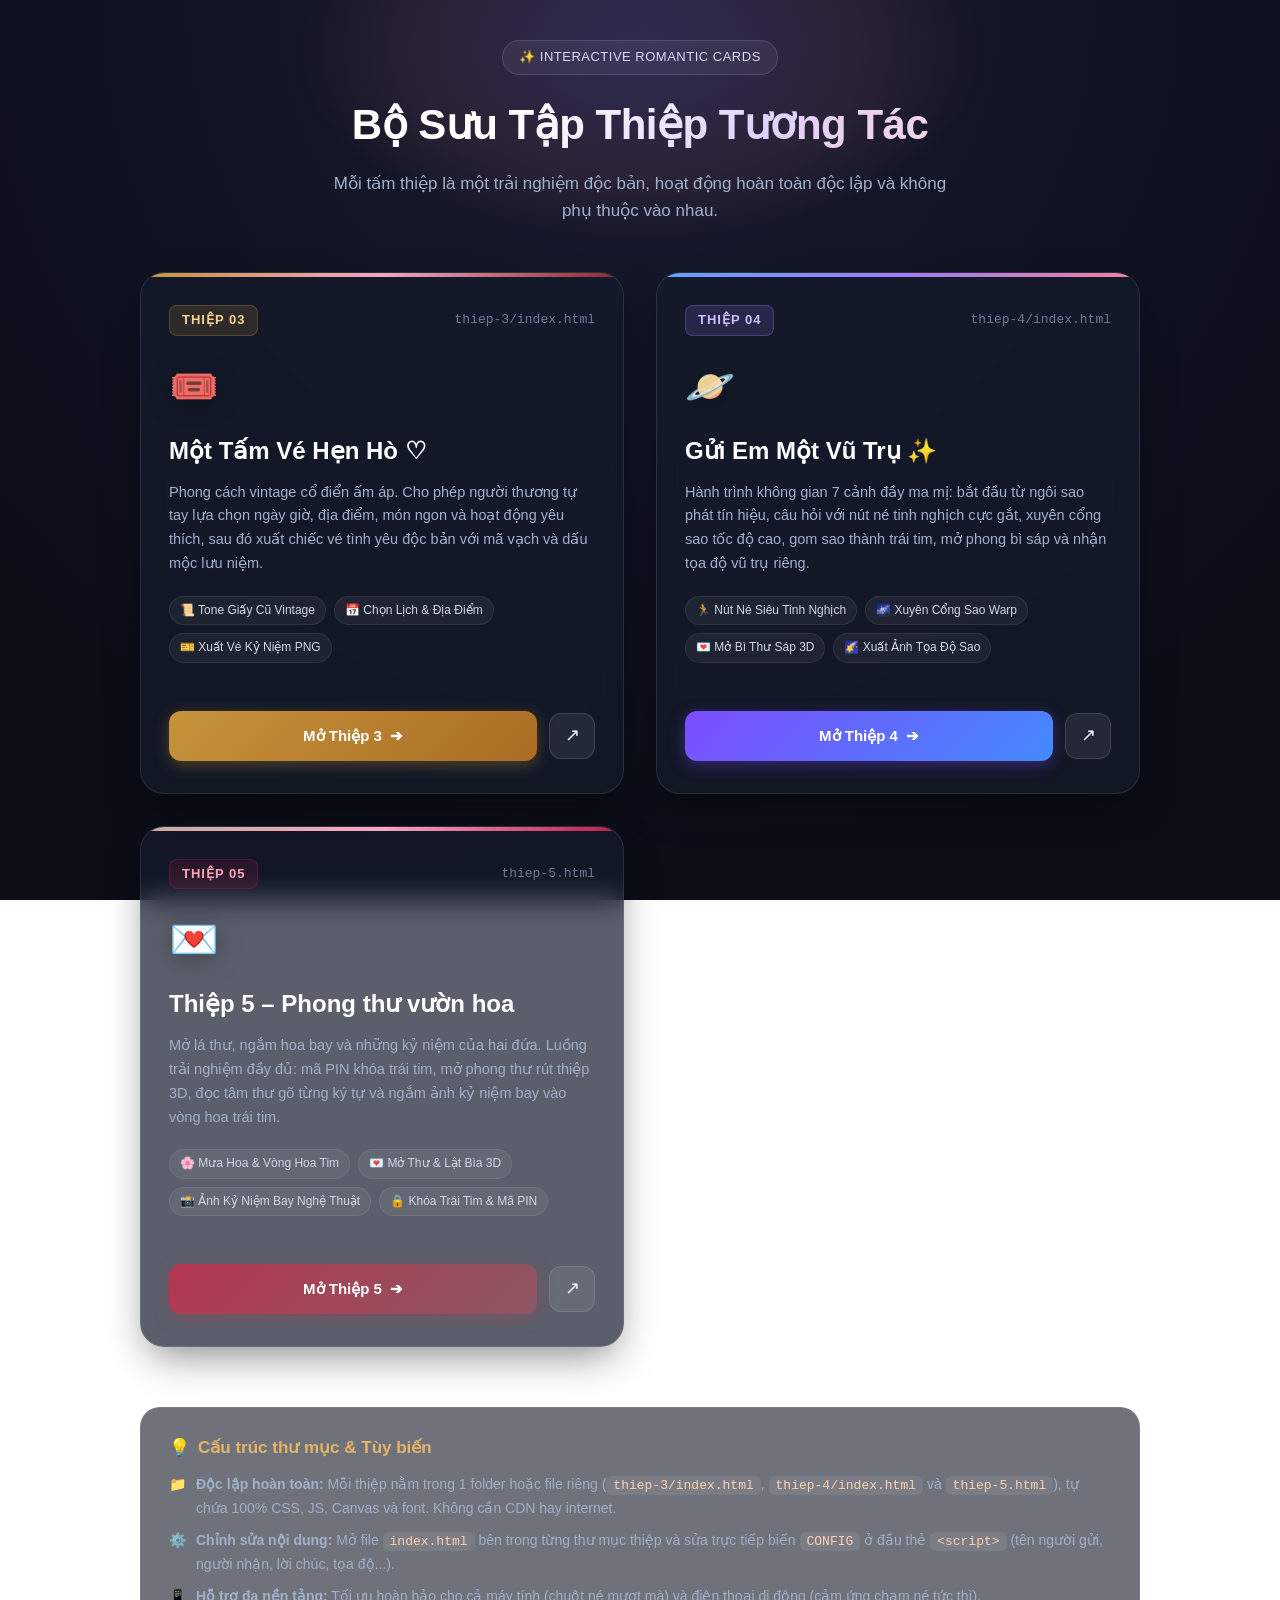
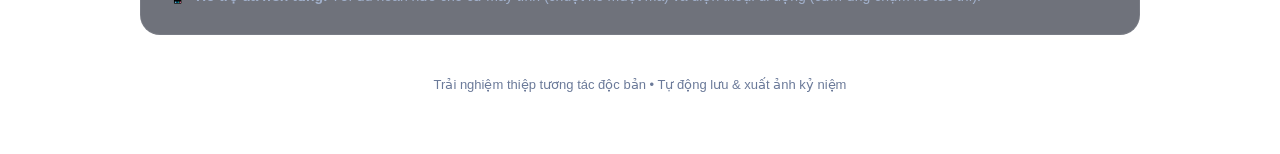
==== index.html @ c3387d5a "Initial commit: du an thiep 3, 4, 5" ====
<!DOCTYPE html>
<html lang="vi">
<head>
  <meta charset="UTF-8">
  <meta name="viewport" content="width=device-width, initial-scale=1.0, viewport-fit=cover">
  <meta name="theme-color" content="#0d111e">
  <meta name="description" content="Danh sách bộ sưu tập thiệp tương tác lãng mạn - Thiệp 3, Thiệp 4 & Thiệp 5">
  <title>Bộ Sưu Tập Thiệp Tương Tác 💖</title>

  <style>
    /* CSS RESET & VARIABLES */
    *, *::before, *::after {
      box-sizing: border-box;
      margin: 0;
      padding: 0;
    }

    :root {
      --bg-dark: #0b0e17;
      --card-bg: rgba(22, 28, 45, 0.7);
      --card-border: rgba(255, 255, 255, 0.1);
      --text-main: #f0f4fc;
      --text-sub: #a1b0cb;
      --text-muted: #6b7a99;
      --accent-gold: #e5b567;
      --accent-rose: #f1829d;
      --accent-blue: #63a4ff;
      --accent-purple: #9d7cf7;
      --shadow-ambient: 0 16px 40px -10px rgba(0, 0, 0, 0.5);
    }

    body {
      font-family: -apple-system, BlinkMacSystemFont, "Segoe UI", Roboto, "Helvetica Neue", Arial, sans-serif;
      background: radial-gradient(circle at 50% 0%, #171b30 0%, #0b0e17 80%);
      background-attachment: fixed;
      color: var(--text-main);
      min-height: 100vh;
      display: flex;
      flex-direction: column;
      align-items: center;
      padding: 40px 20px 60px;
      line-height: 1.6;
      -webkit-font-smoothing: antialiased;
    }

    /* BACKGROUND PARTICLES/GLOW */
    .ambient-glow {
      position: fixed;
      top: -150px;
      left: 50%;
      transform: translateX(-50%);
      width: 700px;
      height: 400px;
      background: radial-gradient(ellipse, rgba(157, 124, 247, 0.18) 0%, rgba(241, 130, 157, 0.1) 45%, transparent 70%);
      pointer-events: none;
      z-index: 0;
    }

    /* CONTAINER */
    .container {
      max-width: 1000px;
      width: 100%;
      z-index: 1;
      display: flex;
      flex-direction: column;
      align-items: center;
    }

    /* HEADER */
    header {
      text-align: center;
      margin-bottom: 48px;
    }

    .badge-collection {
      display: inline-flex;
      align-items: center;
      gap: 6px;
      padding: 6px 16px;
      background: rgba(255, 255, 255, 0.06);
      border: 1px solid rgba(255, 255, 255, 0.12);
      border-radius: 999px;
      font-size: 13px;
      font-weight: 500;
      color: #dfd8f5;
      margin-bottom: 16px;
      letter-spacing: 0.5px;
      text-transform: uppercase;
    }

    h1 {
      font-size: clamp(28px, 5vw, 42px);
      font-weight: 800;
      letter-spacing: -0.5px;
      background: linear-gradient(135deg, #ffffff 30%, #e0d0f8 70%, #fbd5df 100%);
      -webkit-background-clip: text;
      -webkit-text-fill-color: transparent;
      margin-bottom: 12px;
    }

    .subtitle {
      font-size: clamp(15px, 2.5vw, 17px);
      color: var(--text-sub);
      max-width: 620px;
      margin: 0 auto;
    }

    /* CARDS GRID */
    .cards-grid {
      display: grid;
      grid-template-columns: repeat(auto-fit, minmax(320px, 1fr));
      gap: 32px;
      width: 100%;
      margin-bottom: 50px;
    }

    /* INDIVIDUAL CARD ITEM */
    .card-item {
      position: relative;
      background: var(--card-bg);
      border: 1px solid var(--card-border);
      border-radius: 24px;
      padding: 32px 28px;
      display: flex;
      flex-direction: column;
      justify-content: space-between;
      box-shadow: var(--shadow-ambient);
      backdrop-filter: blur(14px);
      -webkit-backdrop-filter: blur(14px);
      transition: transform 0.25s ease, border-color 0.25s ease, box-shadow 0.25s ease;
      overflow: hidden;
    }

    .card-item:hover {
      transform: translateY(-6px);
      border-color: rgba(255, 255, 255, 0.24);
      box-shadow: 0 24px 50px -10px rgba(0, 0, 0, 0.65);
    }

    /* Card Themes */
    .card-item.theme-thiep3::before {
      content: "";
      position: absolute;
      top: 0;
      left: 0;
      right: 0;
      height: 4px;
      background: linear-gradient(90deg, #c6923b, #f1a8c1, #8a2828);
    }

    .card-item.theme-thiep4::before {
      content: "";
      position: absolute;
      top: 0;
      left: 0;
      right: 0;
      height: 4px;
      background: linear-gradient(90deg, #63a4ff, #9d7cf7, #f1829d);
    }

    .card-item.theme-thiep5::before {
      content: "";
      position: absolute;
      top: 0;
      left: 0;
      right: 0;
      height: 4px;
      background: linear-gradient(90deg, #c9ac9d, #f8a5c2, #bc1948);
    }

    /* Card Top */
    .card-top {
      margin-bottom: 24px;
    }

    .card-meta {
      display: flex;
      justify-content: space-between;
      align-items: center;
      margin-bottom: 18px;
    }

    .card-number {
      font-size: 13px;
      font-weight: 700;
      letter-spacing: 1px;
      padding: 4px 12px;
      border-radius: 8px;
      text-transform: uppercase;
    }

    .theme-thiep3 .card-number {
      background: rgba(198, 146, 59, 0.15);
      color: #f7d28b;
      border: 1px solid rgba(198, 146, 59, 0.3);
    }

    .theme-thiep4 .card-number {
      background: rgba(157, 124, 247, 0.15);
      color: #cfbeff;
      border: 1px solid rgba(157, 124, 247, 0.3);
    }

    .theme-thiep5 .card-number {
      background: rgba(188, 25, 72, 0.15);
      color: #fca5bb;
      border: 1px solid rgba(188, 25, 72, 0.3);
    }

    .card-folder {
      font-size: 13px;
      color: var(--text-muted);
      font-family: ui-monospace, SFMono-Regular, Consolas, monospace;
    }

    .card-icon {
      font-size: 40px;
      margin-bottom: 14px;
      display: inline-block;
      filter: drop-shadow(0 4px 12px rgba(0, 0, 0, 0.3));
    }

    .card-title {
      font-size: 24px;
      font-weight: 700;
      color: #ffffff;
      margin-bottom: 10px;
    }

    .card-desc {
      font-size: 14.5px;
      color: var(--text-sub);
      line-height: 1.65;
      margin-bottom: 20px;
    }

    /* Feature Pills */
    .pills-list {
      display: flex;
      flex-wrap: wrap;
      gap: 8px;
      margin-bottom: 24px;
    }

    .pill {
      font-size: 12px;
      padding: 4px 10px;
      border-radius: 999px;
      background: rgba(255, 255, 255, 0.05);
      border: 1px solid rgba(255, 255, 255, 0.08);
      color: #cfd8e8;
    }

    /* Actions */
    .card-actions {
      display: flex;
      gap: 12px;
      align-items: center;
      margin-top: auto;
    }

    .btn-launch {
      flex: 1;
      display: inline-flex;
      align-items: center;
      justify-content: center;
      gap: 8px;
      padding: 13px 20px;
      border-radius: 12px;
      font-size: 15px;
      font-weight: 600;
      text-decoration: none;
      cursor: pointer;
      transition: all 0.2s ease;
    }

    .theme-thiep3 .btn-launch {
      background: linear-gradient(135deg, #c6923b 0%, #aa6d24 100%);
      color: #ffffff;
      box-shadow: 0 4px 16px rgba(198, 146, 59, 0.35);
    }
    .theme-thiep3 .btn-launch:hover {
      box-shadow: 0 6px 22px rgba(198, 146, 59, 0.5);
      filter: brightness(1.08);
    }

    .theme-thiep4 .btn-launch {
      background: linear-gradient(135deg, #7c4dff 0%, #448aff 100%);
      color: #ffffff;
      box-shadow: 0 4px 16px rgba(124, 77, 255, 0.35);
    }
    .theme-thiep4 .btn-launch:hover {
      box-shadow: 0 6px 22px rgba(124, 77, 255, 0.5);
      filter: brightness(1.08);
    }

    .theme-thiep5 .btn-launch {
      background: linear-gradient(135deg, #b43750 0%, #8c5863 100%);
      color: #ffffff;
      box-shadow: 0 4px 16px rgba(180, 55, 80, 0.35);
    }
    .theme-thiep5 .btn-launch:hover {
      box-shadow: 0 6px 22px rgba(180, 55, 80, 0.5);
      filter: brightness(1.08);
    }

    .btn-external {
      display: inline-flex;
      align-items: center;
      justify-content: center;
      width: 46px;
      height: 46px;
      border-radius: 12px;
      background: rgba(255, 255, 255, 0.08);
      border: 1px solid rgba(255, 255, 255, 0.12);
      color: var(--text-main);
      text-decoration: none;
      font-size: 18px;
      transition: background 0.2s, border-color 0.2s;
    }

    .btn-external:hover {
      background: rgba(255, 255, 255, 0.16);
      border-color: rgba(255, 255, 255, 0.25);
    }

    /* GUIDE & SETTINGS SECTION */
    .guide-box {
      width: 100%;
      background: rgba(16, 21, 35, 0.6);
      border: 1px solid rgba(255, 255, 255, 0.07);
      border-radius: 20px;
      padding: 26px 28px;
      margin-top: 10px;
    }

    .guide-title {
      font-size: 17px;
      font-weight: 700;
      color: #e5b567;
      margin-bottom: 12px;
      display: flex;
      align-items: center;
      gap: 8px;
    }

    .guide-list {
      list-style: none;
      display: flex;
      flex-direction: column;
      gap: 10px;
      font-size: 14px;
      color: var(--text-sub);
    }

    .guide-list li {
      display: flex;
      align-items: flex-start;
      gap: 10px;
    }

    .guide-list code {
      background: rgba(255, 255, 255, 0.08);
      padding: 2px 7px;
      border-radius: 6px;
      font-family: ui-monospace, SFMono-Regular, Consolas, monospace;
      color: #ffd1ae;
      font-size: 13px;
    }

    footer {
      margin-top: 40px;
      font-size: 13px;
      color: var(--text-muted);
      text-align: center;
    }

    /* RESPONSIVE */
    @media (max-width: 680px) {
      body {
        padding: 30px 16px 40px;
      }
      .card-item {
        padding: 24px 20px;
      }
      .cards-grid {
        gap: 20px;
      }
    }
  </style>
</head>
<body>
  <div class="ambient-glow"></div>

  <div class="container">
    <header>
      <div class="badge-collection">✨ Interactive Romantic Cards</div>
      <h1>Bộ Sưu Tập Thiệp Tương Tác</h1>
      <p class="subtitle">Mỗi tấm thiệp là một trải nghiệm độc bản, hoạt động hoàn toàn độc lập và không phụ thuộc vào nhau.</p>
    </header>

    <div class="cards-grid">
      <!-- CARD 3 -->
      <article class="card-item theme-thiep3">
        <div class="card-top">
          <div class="card-meta">
            <span class="card-number">Thiệp 03</span>
            <span class="card-folder">thiep-3/index.html</span>
          </div>
          <div class="card-icon">🎟️</div>
          <h2 class="card-title">Một Tấm Vé Hẹn Hò ♡</h2>
          <p class="card-desc">
            Phong cách vintage cổ điển ấm áp. Cho phép người thương tự tay lựa chọn ngày giờ, địa điểm, món ngon và hoạt động yêu thích, sau đó xuất chiếc vé tình yêu độc bản với mã vạch và dấu mộc lưu niệm.
          </p>
          <div class="pills-list">
            <span class="pill">📜 Tone Giấy Cũ Vintage</span>
            <span class="pill">📅 Chọn Lịch & Địa Điểm</span>
            <span class="pill">🎫 Xuất Vé Kỷ Niệm PNG</span>
          </div>
        </div>
        <div class="card-actions">
          <a href="./thiep-3/index.html" class="btn-launch">
            <span>Mở Thiệp 3</span>
            <span>➔</span>
          </a>
          <a href="./thiep-3/index.html" target="_blank" rel="noopener" class="btn-external" title="Mở trong tab mới">
            ↗
          </a>
        </div>
      </article>

      <!-- CARD 4 -->
      <article class="card-item theme-thiep4">
        <div class="card-top">
          <div class="card-meta">
            <span class="card-number">Thiệp 04</span>
            <span class="card-folder">thiep-4/index.html</span>
          </div>
          <div class="card-icon">🪐</div>
          <h2 class="card-title">Gửi Em Một Vũ Trụ ✨</h2>
          <p class="card-desc">
            Hành trình không gian 7 cảnh đầy ma mị: bắt đầu từ ngôi sao phát tín hiệu, câu hỏi với nút né tinh nghịch cực gắt, xuyên cổng sao tốc độ cao, gom sao thành trái tim, mở phong bì sáp và nhận tọa độ vũ trụ riêng.
          </p>
          <div class="pills-list">
            <span class="pill">🏃 Nút Né Siêu Tinh Nghịch</span>
            <span class="pill">🌌 Xuyên Cổng Sao Warp</span>
            <span class="pill">💌 Mở Bì Thư Sáp 3D</span>
            <span class="pill">🌠 Xuất Ảnh Tọa Độ Sao</span>
          </div>
        </div>
        <div class="card-actions">
          <a href="./thiep-4/index.html" class="btn-launch">
            <span>Mở Thiệp 4</span>
            <span>➔</span>
          </a>
          <a href="./thiep-4/index.html" target="_blank" rel="noopener" class="btn-external" title="Mở trong tab mới">
            ↗
          </a>
        </div>
      </article>

      <!-- CARD 5 -->
      <article class="card-item theme-thiep5">
        <div class="card-top">
          <div class="card-meta">
            <span class="card-number">Thiệp 05</span>
            <span class="card-folder">thiep-5.html</span>
          </div>
          <div class="card-icon">💌</div>
          <h2 class="card-title">Thiệp 5 – Phong thư vườn hoa</h2>
          <p class="card-desc">
            Mở lá thư, ngắm hoa bay và những kỷ niệm của hai đứa. Luồng trải nghiệm đầy đủ: mã PIN khóa trái tim, mở phong thư rút thiệp 3D, đọc tâm thư gõ từng ký tự và ngắm ảnh kỷ niệm bay vào vòng hoa trái tim.
          </p>
          <div class="pills-list">
            <span class="pill">🌸 Mưa Hoa &amp; Vòng Hoa Tim</span>
            <span class="pill">💌 Mở Thư &amp; Lật Bìa 3D</span>
            <span class="pill">📸 Ảnh Kỷ Niệm Bay Nghệ Thuật</span>
            <span class="pill">🔒 Khóa Trái Tim &amp; Mã PIN</span>
          </div>
        </div>
        <div class="card-actions">
          <a href="./thiep-5.html" class="btn-launch">
            <span>Mở Thiệp 5</span>
            <span>➔</span>
          </a>
          <a href="./thiep-5.html" target="_blank" rel="noopener" class="btn-external" title="Mở trong tab mới">
            ↗
          </a>
        </div>
      </article>
    </div>

    <!-- GUIDE BOX -->
    <section class="guide-box">
      <h3 class="guide-title">
        <span>💡</span> Cấu trúc thư mục & Tùy biến
      </h3>
      <ul class="guide-list">
        <li>
          <span>📁</span>
          <span><strong>Độc lập hoàn toàn:</strong> Mỗi thiệp nằm trong 1 folder hoặc file riêng (<code>thiep-3/index.html</code>, <code>thiep-4/index.html</code> và <code>thiep-5.html</code>), tự chứa 100% CSS, JS, Canvas và font. Không cần CDN hay internet.</span>
        </li>
        <li>
          <span>⚙️</span>
          <span><strong>Chỉnh sửa nội dung:</strong> Mở file <code>index.html</code> bên trong từng thư mục thiệp và sửa trực tiếp biến <code>CONFIG</code> ở đầu thẻ <code>&lt;script&gt;</code> (tên người gửi, người nhận, lời chúc, tọa độ...).</span>
        </li>
        <li>
          <span>📱</span>
          <span><strong>Hỗ trợ đa nền tảng:</strong> Tối ưu hoàn hảo cho cả máy tính (chuột né mượt mà) và điện thoại di động (cảm ứng chạm né tức thì).</span>
        </li>
      </ul>
    </section>

    <footer>
      <p>Trải nghiệm thiệp tương tác độc bản • Tự động lưu &amp; xuất ảnh kỷ niệm</p>
    </footer>
  </div>
</body>
</html>
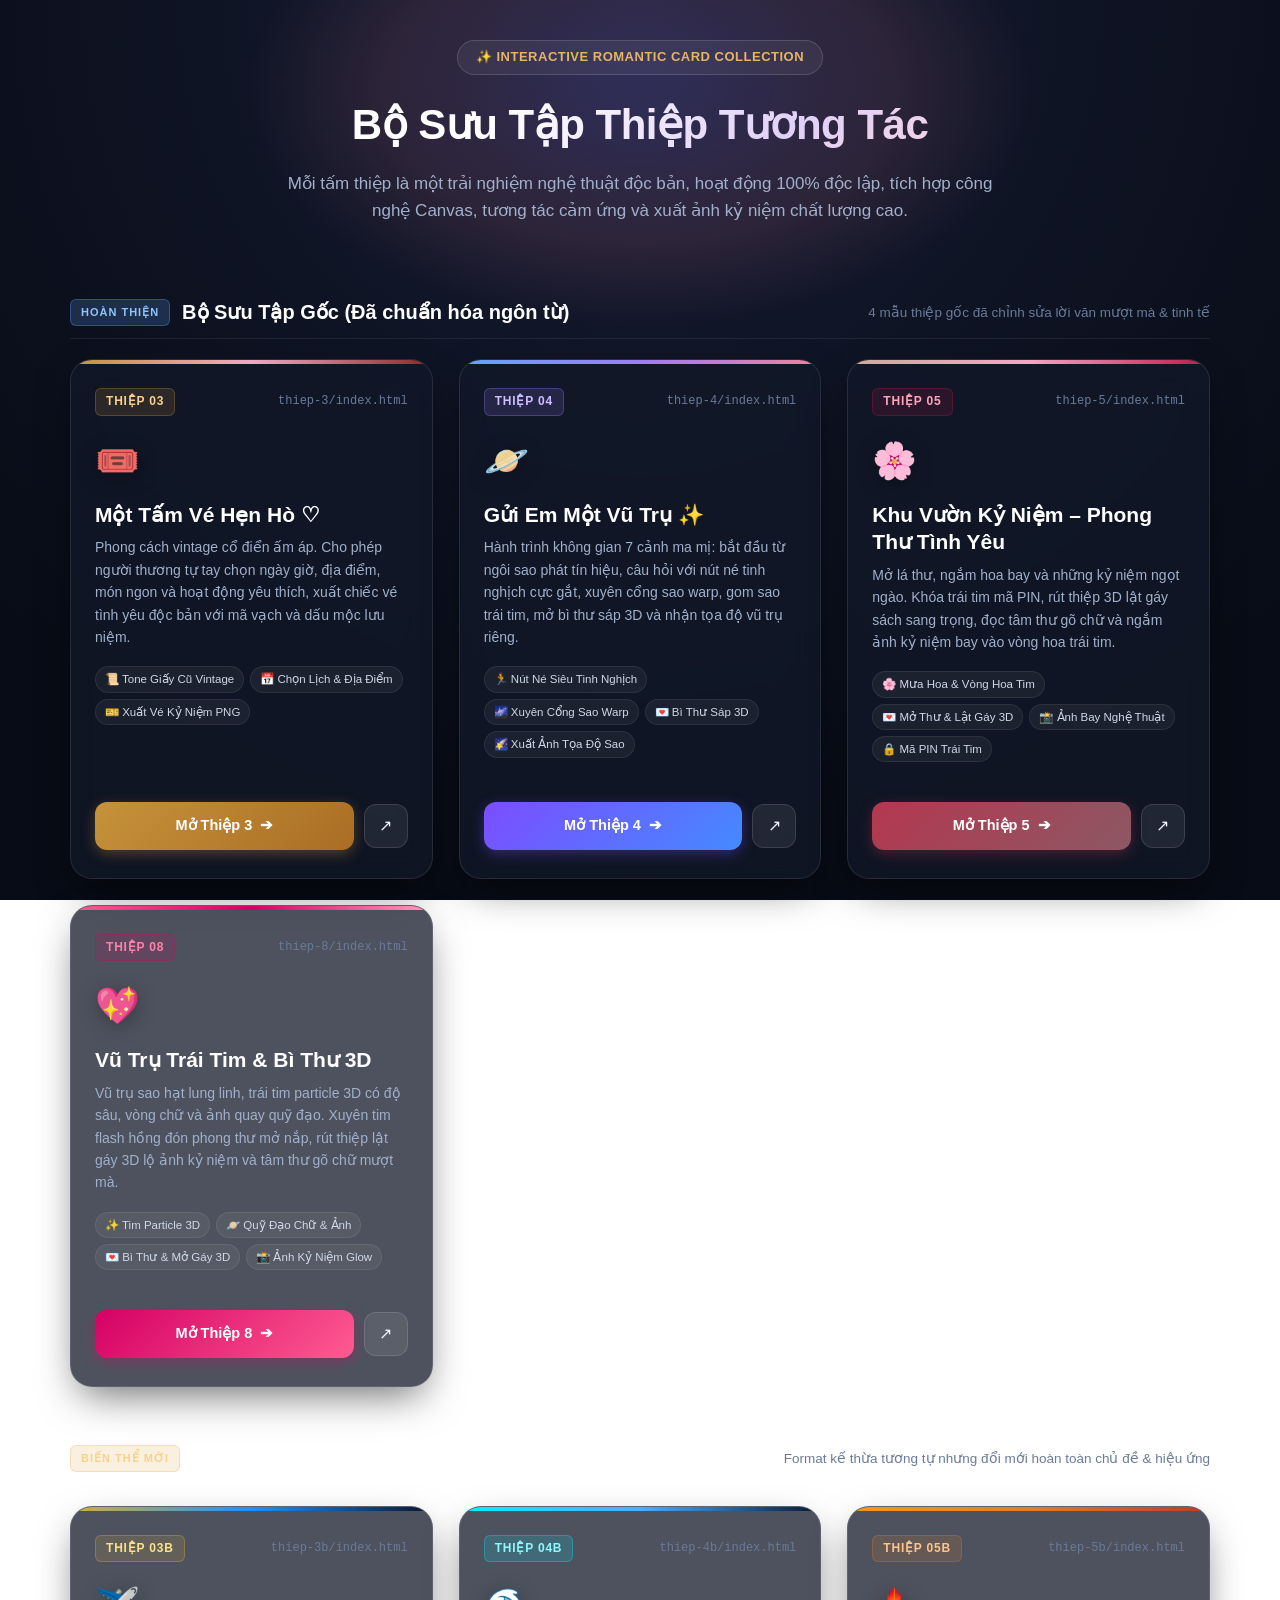
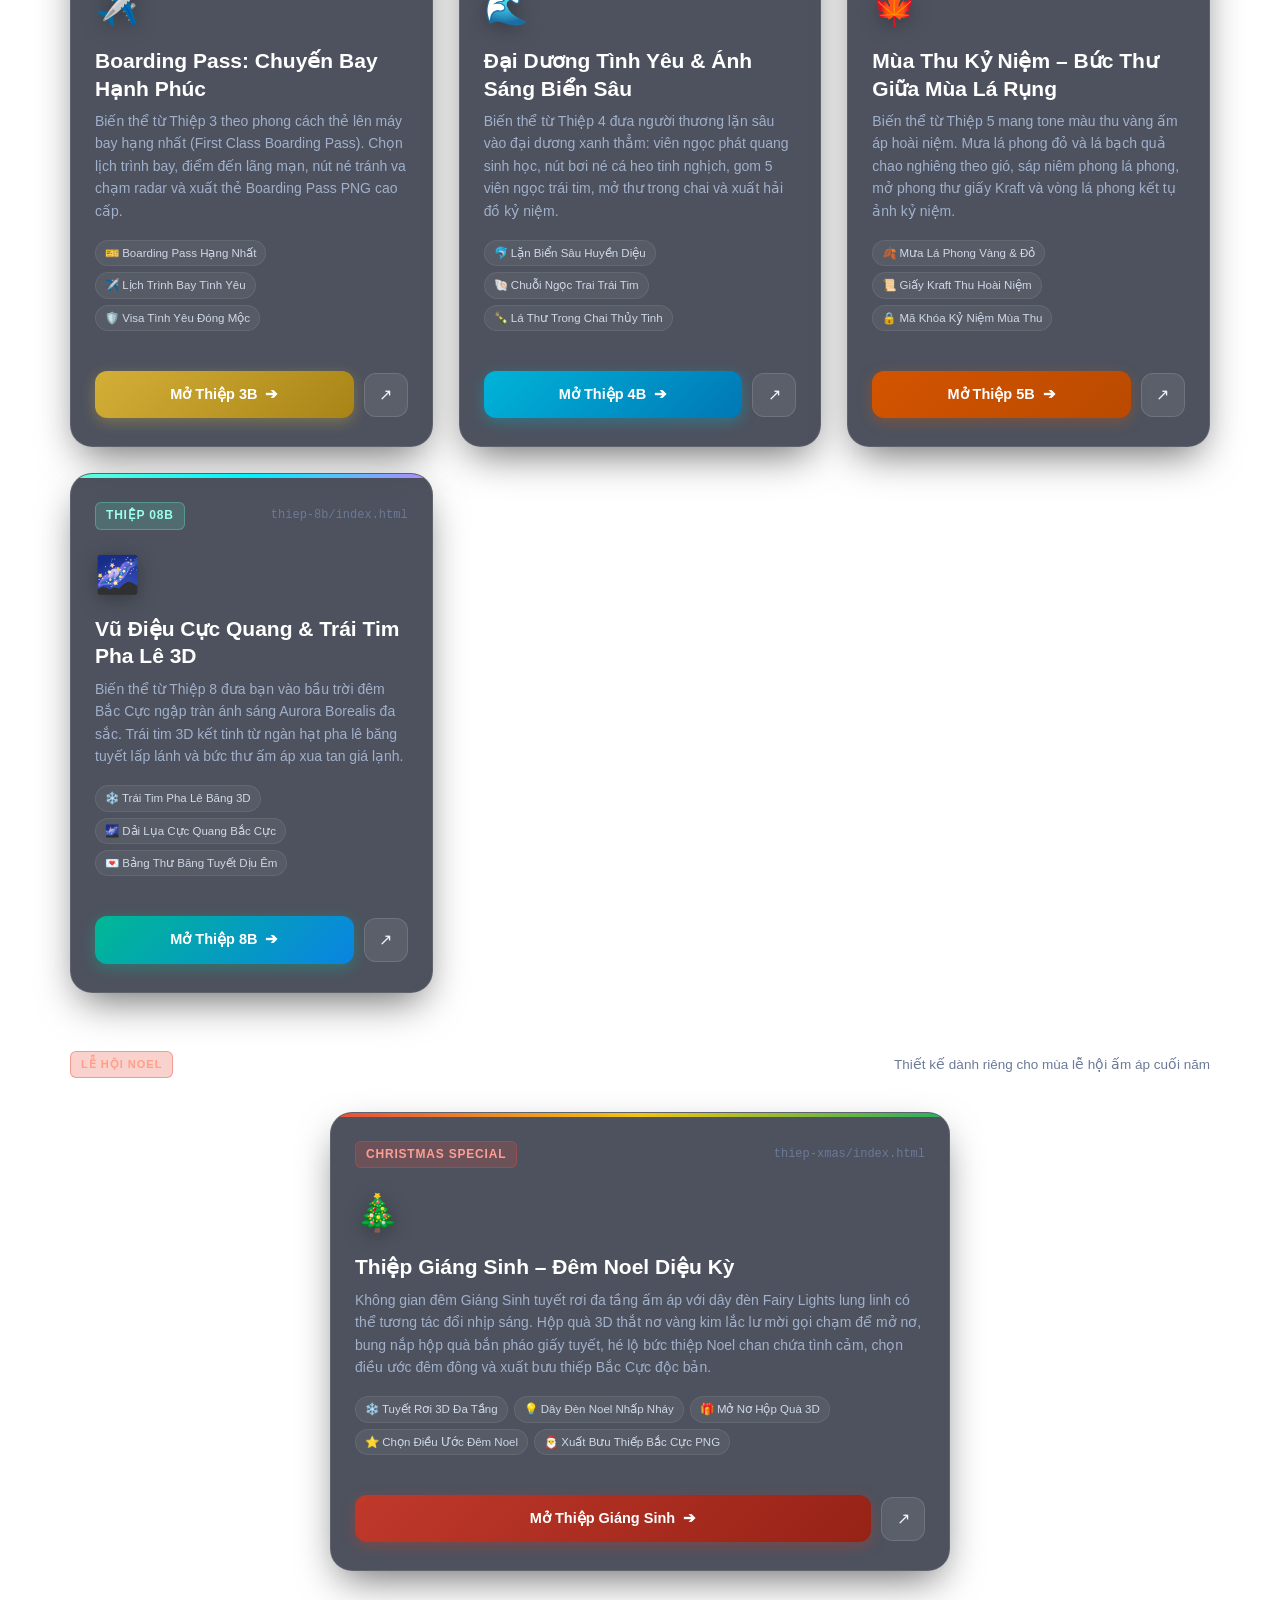
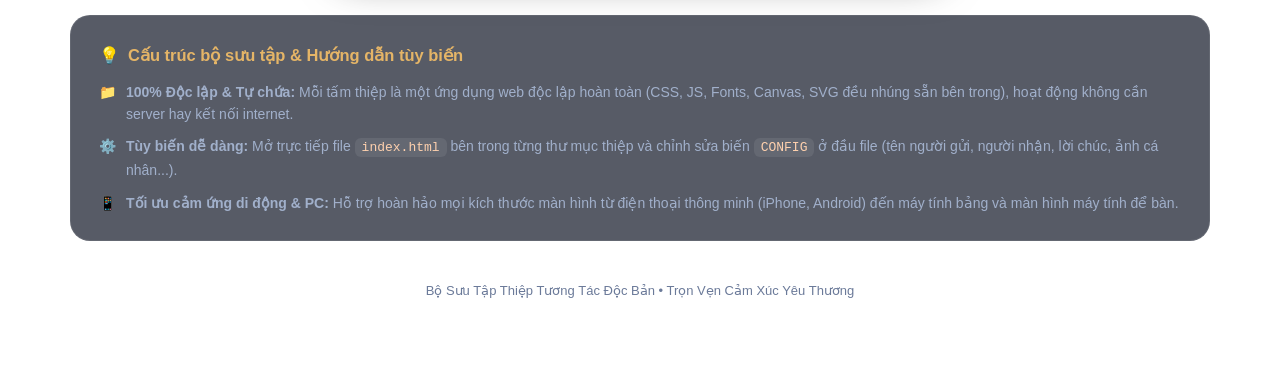
==== commit d8d4d299: "feat: hoan thien noi dung cac thiep, them 4 ban bien the chu de moi va thiep Giang Sinh" ====
--- a/index.html
+++ b/index.html
@@ -4,8 +4,8 @@
   <meta charset="UTF-8">
   <meta name="viewport" content="width=device-width, initial-scale=1.0, viewport-fit=cover">
   <meta name="theme-color" content="#0d111e">
-  <meta name="description" content="Danh sách bộ sưu tập thiệp tương tác lãng mạn - Thiệp 3, Thiệp 4 & Thiệp 5">
-  <title>Bộ Sưu Tập Thiệp Tương Tác 💖</title>
+  <meta name="description" content="Bộ sưu tập thiệp tương tác lãng mạn & đa chủ đề — Hoàn thiện chuẩn ngôn từ, các bản biến thể độc đáo và phiên bản Giáng Sinh đặc biệt">
+  <title>Bộ Sưu Tập Thiệp Tương Tác 💖✨</title>
 
   <style>
     /* CSS RESET & VARIABLES */
@@ -13,11 +13,12 @@
       box-sizing: border-box;
       margin: 0;
       padding: 0;
+      -webkit-tap-highlight-color: transparent;
     }
 
     :root {
-      --bg-dark: #0b0e17;
-      --card-bg: rgba(22, 28, 45, 0.7);
+      --bg-dark: #080c16;
+      --card-bg: rgba(18, 24, 40, 0.75);
       --card-border: rgba(255, 255, 255, 0.1);
       --text-main: #f0f4fc;
       --text-sub: #a1b0cb;
@@ -26,39 +27,41 @@
       --accent-rose: #f1829d;
       --accent-blue: #63a4ff;
       --accent-purple: #9d7cf7;
-      --shadow-ambient: 0 16px 40px -10px rgba(0, 0, 0, 0.5);
+      --accent-green: #2ecc71;
+      --accent-cyan: #00f2fe;
+      --accent-xmas: #e74c3c;
+      --shadow-ambient: 0 16px 40px -10px rgba(0, 0, 0, 0.6);
     }
 
     body {
       font-family: -apple-system, BlinkMacSystemFont, "Segoe UI", Roboto, "Helvetica Neue", Arial, sans-serif;
-      background: radial-gradient(circle at 50% 0%, #171b30 0%, #0b0e17 80%);
+      background: radial-gradient(circle at 50% 0%, #161c33 0%, #080c16 80%);
       background-attachment: fixed;
       color: var(--text-main);
       min-height: 100vh;
       display: flex;
       flex-direction: column;
       align-items: center;
-      padding: 40px 20px 60px;
+      padding: 40px 20px 70px;
       line-height: 1.6;
       -webkit-font-smoothing: antialiased;
     }
 
-    /* BACKGROUND PARTICLES/GLOW */
+    /* Ambient Lighting */
     .ambient-glow {
       position: fixed;
       top: -150px;
       left: 50%;
       transform: translateX(-50%);
-      width: 700px;
-      height: 400px;
-      background: radial-gradient(ellipse, rgba(157, 124, 247, 0.18) 0%, rgba(241, 130, 157, 0.1) 45%, transparent 70%);
+      width: 800px;
+      height: 480px;
+      background: radial-gradient(ellipse, rgba(157, 124, 247, 0.2) 0%, rgba(241, 130, 157, 0.12) 45%, transparent 70%);
       pointer-events: none;
       z-index: 0;
     }
 
-    /* CONTAINER */
     .container {
-      max-width: 1000px;
+      max-width: 1140px;
       width: 100%;
       z-index: 1;
       display: flex;
@@ -69,20 +72,20 @@
     /* HEADER */
     header {
       text-align: center;
-      margin-bottom: 48px;
+      margin-bottom: 36px;
     }
 
     .badge-collection {
       display: inline-flex;
       align-items: center;
       gap: 6px;
-      padding: 6px 16px;
+      padding: 6px 18px;
       background: rgba(255, 255, 255, 0.06);
-      border: 1px solid rgba(255, 255, 255, 0.12);
+      border: 1px solid rgba(255, 255, 255, 0.14);
       border-radius: 999px;
       font-size: 13px;
-      font-weight: 500;
-      color: #dfd8f5;
+      font-weight: 600;
+      color: #e5b567;
       margin-bottom: 16px;
       letter-spacing: 0.5px;
       text-transform: uppercase;
@@ -101,26 +104,62 @@
     .subtitle {
       font-size: clamp(15px, 2.5vw, 17px);
       color: var(--text-sub);
-      max-width: 620px;
+      max-width: 720px;
       margin: 0 auto;
+    }
+
+    /* SECTION HEADERS */
+    .section-title-wrap {
+      width: 100%;
+      display: flex;
+      align-items: center;
+      gap: 12px;
+      margin: 36px 0 20px;
+      padding-bottom: 10px;
+      border-bottom: 1px solid rgba(255, 255, 255, 0.08);
+    }
+
+    .section-badge {
+      font-size: 11px;
+      font-weight: 800;
+      padding: 4px 10px;
+      border-radius: 6px;
+      text-transform: uppercase;
+      letter-spacing: 1px;
+    }
+
+    .badge-orig { background: rgba(99, 164, 255, 0.2); color: #8ec5fc; border: 1px solid rgba(99, 164, 255, 0.3); }
+    .badge-var { background: rgba(229, 181, 103, 0.2); color: #f7d28b; border: 1px solid rgba(229, 181, 103, 0.3); }
+    .badge-xmas { background: rgba(231, 76, 60, 0.25); color: #ff9f89; border: 1px solid rgba(231, 76, 60, 0.4); }
+
+    .section-title {
+      font-size: 20px;
+      font-weight: 700;
+      color: #ffffff;
+    }
+
+    .section-desc {
+      font-size: 13.5px;
+      color: var(--text-muted);
+      margin-left: auto;
     }
 
     /* CARDS GRID */
     .cards-grid {
       display: grid;
-      grid-template-columns: repeat(auto-fit, minmax(320px, 1fr));
-      gap: 32px;
+      grid-template-columns: repeat(auto-fill, minmax(320px, 1fr));
+      gap: 26px;
       width: 100%;
-      margin-bottom: 50px;
-    }
-
-    /* INDIVIDUAL CARD ITEM */
+      margin-bottom: 20px;
+    }
+
+    /* CARD ITEM */
     .card-item {
       position: relative;
       background: var(--card-bg);
       border: 1px solid var(--card-border);
-      border-radius: 24px;
-      padding: 32px 28px;
+      border-radius: 22px;
+      padding: 28px 24px;
       display: flex;
       flex-direction: column;
       justify-content: space-between;
@@ -132,119 +171,101 @@
     }
 
     .card-item:hover {
-      transform: translateY(-6px);
-      border-color: rgba(255, 255, 255, 0.24);
-      box-shadow: 0 24px 50px -10px rgba(0, 0, 0, 0.65);
-    }
-
-    /* Card Themes */
-    .card-item.theme-thiep3::before {
+      transform: translateY(-5px);
+      border-color: rgba(255, 255, 255, 0.26);
+      box-shadow: 0 20px 45px -8px rgba(0, 0, 0, 0.7);
+    }
+
+    /* Theme Accent Line */
+    .card-item::before {
       content: "";
       position: absolute;
       top: 0;
       left: 0;
       right: 0;
       height: 4px;
-      background: linear-gradient(90deg, #c6923b, #f1a8c1, #8a2828);
-    }
-
-    .card-item.theme-thiep4::before {
-      content: "";
-      position: absolute;
-      top: 0;
-      left: 0;
-      right: 0;
-      height: 4px;
-      background: linear-gradient(90deg, #63a4ff, #9d7cf7, #f1829d);
-    }
-
-    .card-item.theme-thiep5::before {
-      content: "";
-      position: absolute;
-      top: 0;
-      left: 0;
-      right: 0;
-      height: 4px;
-      background: linear-gradient(90deg, #c9ac9d, #f8a5c2, #bc1948);
-    }
+    }
+
+    .theme-thiep3::before { background: linear-gradient(90deg, #c6923b, #f1a8c1, #8a2828); }
+    .theme-thiep3b::before { background: linear-gradient(90deg, #d4af37, #1e90ff, #0b1329); }
+    .theme-thiep4::before { background: linear-gradient(90deg, #63a4ff, #9d7cf7, #f1829d); }
+    .theme-thiep4b::before { background: linear-gradient(90deg, #00f2fe, #4facfe, #051833); }
+    .theme-thiep5::before { background: linear-gradient(90deg, #c9ac9d, #f8a5c2, #bc1948); }
+    .theme-thiep5b::before { background: linear-gradient(90deg, #f39c12, #e67e22, #c0392b); }
+    .theme-thiep8::before { background: linear-gradient(90deg, #ff5b91, #d50065, #ff9dbc); }
+    .theme-thiep8b::before { background: linear-gradient(90deg, #64ffda, #00f2fe, #b388ff); }
+    .theme-xmas::before { background: linear-gradient(90deg, #e74c3c, #f1c40f, #27ae60); }
 
     /* Card Top */
     .card-top {
-      margin-bottom: 24px;
+      margin-bottom: 20px;
     }
 
     .card-meta {
       display: flex;
       justify-content: space-between;
       align-items: center;
-      margin-bottom: 18px;
+      margin-bottom: 16px;
     }
 
     .card-number {
-      font-size: 13px;
+      font-size: 12px;
       font-weight: 700;
-      letter-spacing: 1px;
-      padding: 4px 12px;
-      border-radius: 8px;
+      letter-spacing: 0.8px;
+      padding: 3px 10px;
+      border-radius: 6px;
       text-transform: uppercase;
     }
 
-    .theme-thiep3 .card-number {
-      background: rgba(198, 146, 59, 0.15);
-      color: #f7d28b;
-      border: 1px solid rgba(198, 146, 59, 0.3);
-    }
-
-    .theme-thiep4 .card-number {
-      background: rgba(157, 124, 247, 0.15);
-      color: #cfbeff;
-      border: 1px solid rgba(157, 124, 247, 0.3);
-    }
-
-    .theme-thiep5 .card-number {
-      background: rgba(188, 25, 72, 0.15);
-      color: #fca5bb;
-      border: 1px solid rgba(188, 25, 72, 0.3);
-    }
+    .theme-thiep3 .card-number { background: rgba(198, 146, 59, 0.15); color: #f7d28b; border: 1px solid rgba(198, 146, 59, 0.3); }
+    .theme-thiep3b .card-number { background: rgba(212, 175, 55, 0.15); color: #fce18d; border: 1px solid rgba(212, 175, 55, 0.35); }
+    .theme-thiep4 .card-number { background: rgba(157, 124, 247, 0.15); color: #cfbeff; border: 1px solid rgba(157, 124, 247, 0.3); }
+    .theme-thiep4b .card-number { background: rgba(0, 242, 254, 0.15); color: #8ef7ff; border: 1px solid rgba(0, 242, 254, 0.3); }
+    .theme-thiep5 .card-number { background: rgba(188, 25, 72, 0.15); color: #fca5bb; border: 1px solid rgba(188, 25, 72, 0.3); }
+    .theme-thiep5b .card-number { background: rgba(230, 126, 34, 0.15); color: #fbc58d; border: 1px solid rgba(230, 126, 34, 0.3); }
+    .theme-thiep8 .card-number { background: rgba(213, 0, 101, 0.15); color: #ff82ab; border: 1px solid rgba(213, 0, 101, 0.3); }
+    .theme-thiep8b .card-number { background: rgba(100, 255, 218, 0.15); color: #9cffea; border: 1px solid rgba(100, 255, 218, 0.3); }
+    .theme-xmas .card-number { background: rgba(231, 76, 60, 0.2); color: #ff9e93; border: 1px solid rgba(231, 76, 60, 0.35); }
 
     .card-folder {
-      font-size: 13px;
+      font-size: 12px;
       color: var(--text-muted);
       font-family: ui-monospace, SFMono-Regular, Consolas, monospace;
     }
 
     .card-icon {
-      font-size: 40px;
-      margin-bottom: 14px;
+      font-size: 36px;
+      margin-bottom: 12px;
       display: inline-block;
-      filter: drop-shadow(0 4px 12px rgba(0, 0, 0, 0.3));
+      filter: drop-shadow(0 4px 10px rgba(0, 0, 0, 0.3));
     }
 
     .card-title {
-      font-size: 24px;
+      font-size: 21px;
       font-weight: 700;
       color: #ffffff;
-      margin-bottom: 10px;
+      margin-bottom: 8px;
+      line-height: 1.3;
     }
 
     .card-desc {
-      font-size: 14.5px;
+      font-size: 14px;
       color: var(--text-sub);
-      line-height: 1.65;
-      margin-bottom: 20px;
+      line-height: 1.6;
+      margin-bottom: 18px;
     }
 
     /* Feature Pills */
     .pills-list {
       display: flex;
       flex-wrap: wrap;
-      gap: 8px;
-      margin-bottom: 24px;
+      gap: 6px;
+      margin-bottom: 20px;
     }
 
     .pill {
-      font-size: 12px;
-      padding: 4px 10px;
+      font-size: 11.5px;
+      padding: 3px 9px;
       border-radius: 999px;
       background: rgba(255, 255, 255, 0.05);
       border: 1px solid rgba(255, 255, 255, 0.08);
@@ -254,7 +275,7 @@
     /* Actions */
     .card-actions {
       display: flex;
-      gap: 12px;
+      gap: 10px;
       align-items: center;
       margin-top: auto;
     }
@@ -265,57 +286,43 @@
       align-items: center;
       justify-content: center;
       gap: 8px;
-      padding: 13px 20px;
+      padding: 12px 18px;
       border-radius: 12px;
-      font-size: 15px;
+      font-size: 14.5px;
       font-weight: 600;
       text-decoration: none;
       cursor: pointer;
       transition: all 0.2s ease;
-    }
-
-    .theme-thiep3 .btn-launch {
-      background: linear-gradient(135deg, #c6923b 0%, #aa6d24 100%);
       color: #ffffff;
-      box-shadow: 0 4px 16px rgba(198, 146, 59, 0.35);
-    }
-    .theme-thiep3 .btn-launch:hover {
-      box-shadow: 0 6px 22px rgba(198, 146, 59, 0.5);
-      filter: brightness(1.08);
-    }
-
-    .theme-thiep4 .btn-launch {
-      background: linear-gradient(135deg, #7c4dff 0%, #448aff 100%);
-      color: #ffffff;
-      box-shadow: 0 4px 16px rgba(124, 77, 255, 0.35);
-    }
-    .theme-thiep4 .btn-launch:hover {
-      box-shadow: 0 6px 22px rgba(124, 77, 255, 0.5);
-      filter: brightness(1.08);
-    }
-
-    .theme-thiep5 .btn-launch {
-      background: linear-gradient(135deg, #b43750 0%, #8c5863 100%);
-      color: #ffffff;
-      box-shadow: 0 4px 16px rgba(180, 55, 80, 0.35);
-    }
-    .theme-thiep5 .btn-launch:hover {
-      box-shadow: 0 6px 22px rgba(180, 55, 80, 0.5);
-      filter: brightness(1.08);
+    }
+
+    .theme-thiep3 .btn-launch { background: linear-gradient(135deg, #c6923b 0%, #aa6d24 100%); box-shadow: 0 4px 14px rgba(198, 146, 59, 0.35); }
+    .theme-thiep3b .btn-launch { background: linear-gradient(135deg, #d4af37 0%, #a88417 100%); box-shadow: 0 4px 14px rgba(212, 175, 55, 0.35); }
+    .theme-thiep4 .btn-launch { background: linear-gradient(135deg, #7c4dff 0%, #448aff 100%); box-shadow: 0 4px 14px rgba(124, 77, 255, 0.35); }
+    .theme-thiep4b .btn-launch { background: linear-gradient(135deg, #00b4d8 0%, #0077b6 100%); box-shadow: 0 4px 14px rgba(0, 180, 216, 0.35); }
+    .theme-thiep5 .btn-launch { background: linear-gradient(135deg, #b43750 0%, #8c5863 100%); box-shadow: 0 4px 14px rgba(180, 55, 80, 0.35); }
+    .theme-thiep5b .btn-launch { background: linear-gradient(135deg, #d35400 0%, #ba4a00 100%); box-shadow: 0 4px 14px rgba(211, 84, 0, 0.35); }
+    .theme-thiep8 .btn-launch { background: linear-gradient(135deg, #d50065 0%, #ff5b91 100%); box-shadow: 0 4px 14px rgba(213, 0, 101, 0.35); }
+    .theme-thiep8b .btn-launch { background: linear-gradient(135deg, #00b894 0%, #0984e3 100%); box-shadow: 0 4px 14px rgba(0, 184, 148, 0.35); }
+    .theme-xmas .btn-launch { background: linear-gradient(135deg, #c0392b 0%, #962216 100%); box-shadow: 0 4px 14px rgba(192, 57, 43, 0.4); }
+
+    .btn-launch:hover {
+      filter: brightness(1.1);
+      transform: translateY(-1px);
     }
 
     .btn-external {
       display: inline-flex;
       align-items: center;
       justify-content: center;
-      width: 46px;
-      height: 46px;
+      width: 44px;
+      height: 44px;
       border-radius: 12px;
       background: rgba(255, 255, 255, 0.08);
       border: 1px solid rgba(255, 255, 255, 0.12);
       color: var(--text-main);
       text-decoration: none;
-      font-size: 18px;
+      font-size: 16px;
       transition: background 0.2s, border-color 0.2s;
     }
 
@@ -324,18 +331,18 @@
       border-color: rgba(255, 255, 255, 0.25);
     }
 
-    /* GUIDE & SETTINGS SECTION */
+    /* GUIDE BOX */
     .guide-box {
       width: 100%;
-      background: rgba(16, 21, 35, 0.6);
-      border: 1px solid rgba(255, 255, 255, 0.07);
+      background: rgba(16, 22, 38, 0.7);
+      border: 1px solid rgba(255, 255, 255, 0.08);
       border-radius: 20px;
       padding: 26px 28px;
-      margin-top: 10px;
+      margin-top: 24px;
     }
 
     .guide-title {
-      font-size: 17px;
+      font-size: 16.5px;
       font-weight: 700;
       color: #e5b567;
       margin-bottom: 12px;
@@ -375,17 +382,11 @@
       text-align: center;
     }
 
-    /* RESPONSIVE */
     @media (max-width: 680px) {
-      body {
-        padding: 30px 16px 40px;
-      }
-      .card-item {
-        padding: 24px 20px;
-      }
-      .cards-grid {
-        gap: 20px;
-      }
+      body { padding: 26px 14px 40px; }
+      .card-item { padding: 22px 18px; }
+      .cards-grid { gap: 18px; }
+      .section-desc { display: none; }
     }
   </style>
 </head>
@@ -394,13 +395,24 @@
 
   <div class="container">
     <header>
-      <div class="badge-collection">✨ Interactive Romantic Cards</div>
+      <div class="badge-collection">✨ Interactive Romantic Card Collection</div>
       <h1>Bộ Sưu Tập Thiệp Tương Tác</h1>
-      <p class="subtitle">Mỗi tấm thiệp là một trải nghiệm độc bản, hoạt động hoàn toàn độc lập và không phụ thuộc vào nhau.</p>
+      <p class="subtitle">
+        Mỗi tấm thiệp là một trải nghiệm nghệ thuật độc bản, hoạt động 100% độc lập, tích hợp công nghệ Canvas, tương tác cảm ứng và xuất ảnh kỷ niệm chất lượng cao.
+      </p>
     </header>
 
+    <!-- ==============================================
+         GROUP 1: BỘ SƯU TẬP GỐC (ĐÃ HOÀN THIỆN)
+         ============================================== -->
+    <div class="section-title-wrap">
+      <span class="section-badge badge-orig">Hoàn thiện</span>
+      <h2 class="section-title">Bộ Sưu Tập Gốc (Đã chuẩn hóa ngôn từ)</h2>
+      <span class="section-desc">4 mẫu thiệp gốc đã chỉnh sửa lời văn mượt mà &amp; tinh tế</span>
+    </div>
+
     <div class="cards-grid">
-      <!-- CARD 3 -->
+      <!-- CARD 3 GỐC -->
       <article class="card-item theme-thiep3">
         <div class="card-top">
           <div class="card-meta">
@@ -408,13 +420,13 @@
             <span class="card-folder">thiep-3/index.html</span>
           </div>
           <div class="card-icon">🎟️</div>
-          <h2 class="card-title">Một Tấm Vé Hẹn Hò ♡</h2>
-          <p class="card-desc">
-            Phong cách vintage cổ điển ấm áp. Cho phép người thương tự tay lựa chọn ngày giờ, địa điểm, món ngon và hoạt động yêu thích, sau đó xuất chiếc vé tình yêu độc bản với mã vạch và dấu mộc lưu niệm.
+          <h3 class="card-title">Một Tấm Vé Hẹn Hò ♡</h3>
+          <p class="card-desc">
+            Phong cách vintage cổ điển ấm áp. Cho phép người thương tự tay chọn ngày giờ, địa điểm, món ngon và hoạt động yêu thích, xuất chiếc vé tình yêu độc bản với mã vạch và dấu mộc lưu niệm.
           </p>
           <div class="pills-list">
             <span class="pill">📜 Tone Giấy Cũ Vintage</span>
-            <span class="pill">📅 Chọn Lịch & Địa Điểm</span>
+            <span class="pill">📅 Chọn Lịch &amp; Địa Điểm</span>
             <span class="pill">🎫 Xuất Vé Kỷ Niệm PNG</span>
           </div>
         </div>
@@ -423,13 +435,11 @@
             <span>Mở Thiệp 3</span>
             <span>➔</span>
           </a>
-          <a href="./thiep-3/index.html" target="_blank" rel="noopener" class="btn-external" title="Mở trong tab mới">
-            ↗
-          </a>
-        </div>
-      </article>
-
-      <!-- CARD 4 -->
+          <a href="./thiep-3/index.html" target="_blank" rel="noopener" class="btn-external" title="Mở trong tab mới">↗</a>
+        </div>
+      </article>
+
+      <!-- CARD 4 GỐC -->
       <article class="card-item theme-thiep4">
         <div class="card-top">
           <div class="card-meta">
@@ -437,14 +447,14 @@
             <span class="card-folder">thiep-4/index.html</span>
           </div>
           <div class="card-icon">🪐</div>
-          <h2 class="card-title">Gửi Em Một Vũ Trụ ✨</h2>
-          <p class="card-desc">
-            Hành trình không gian 7 cảnh đầy ma mị: bắt đầu từ ngôi sao phát tín hiệu, câu hỏi với nút né tinh nghịch cực gắt, xuyên cổng sao tốc độ cao, gom sao thành trái tim, mở phong bì sáp và nhận tọa độ vũ trụ riêng.
+          <h3 class="card-title">Gửi Em Một Vũ Trụ ✨</h3>
+          <p class="card-desc">
+            Hành trình không gian 7 cảnh ma mị: bắt đầu từ ngôi sao phát tín hiệu, câu hỏi với nút né tinh nghịch cực gắt, xuyên cổng sao warp, gom sao trái tim, mở bì thư sáp 3D và nhận tọa độ vũ trụ riêng.
           </p>
           <div class="pills-list">
             <span class="pill">🏃 Nút Né Siêu Tinh Nghịch</span>
             <span class="pill">🌌 Xuyên Cổng Sao Warp</span>
-            <span class="pill">💌 Mở Bì Thư Sáp 3D</span>
+            <span class="pill">💌 Bì Thư Sáp 3D</span>
             <span class="pill">🌠 Xuất Ảnh Tọa Độ Sao</span>
           </div>
         </div>
@@ -453,39 +463,222 @@
             <span>Mở Thiệp 4</span>
             <span>➔</span>
           </a>
-          <a href="./thiep-4/index.html" target="_blank" rel="noopener" class="btn-external" title="Mở trong tab mới">
-            ↗
-          </a>
-        </div>
-      </article>
-
-      <!-- CARD 5 -->
+          <a href="./thiep-4/index.html" target="_blank" rel="noopener" class="btn-external" title="Mở trong tab mới">↗</a>
+        </div>
+      </article>
+
+      <!-- CARD 5 GỐC -->
       <article class="card-item theme-thiep5">
         <div class="card-top">
           <div class="card-meta">
             <span class="card-number">Thiệp 05</span>
-            <span class="card-folder">thiep-5.html</span>
-          </div>
-          <div class="card-icon">💌</div>
-          <h2 class="card-title">Thiệp 5 – Phong thư vườn hoa</h2>
-          <p class="card-desc">
-            Mở lá thư, ngắm hoa bay và những kỷ niệm của hai đứa. Luồng trải nghiệm đầy đủ: mã PIN khóa trái tim, mở phong thư rút thiệp 3D, đọc tâm thư gõ từng ký tự và ngắm ảnh kỷ niệm bay vào vòng hoa trái tim.
+            <span class="card-folder">thiep-5/index.html</span>
+          </div>
+          <div class="card-icon">🌸</div>
+          <h3 class="card-title">Khu Vườn Kỷ Niệm – Phong Thư Tình Yêu</h3>
+          <p class="card-desc">
+            Mở lá thư, ngắm hoa bay và những kỷ niệm ngọt ngào. Khóa trái tim mã PIN, rút thiệp 3D lật gáy sách sang trọng, đọc tâm thư gõ chữ và ngắm ảnh kỷ niệm bay vào vòng hoa trái tim.
           </p>
           <div class="pills-list">
             <span class="pill">🌸 Mưa Hoa &amp; Vòng Hoa Tim</span>
-            <span class="pill">💌 Mở Thư &amp; Lật Bìa 3D</span>
-            <span class="pill">📸 Ảnh Kỷ Niệm Bay Nghệ Thuật</span>
-            <span class="pill">🔒 Khóa Trái Tim &amp; Mã PIN</span>
-          </div>
-        </div>
-        <div class="card-actions">
-          <a href="./thiep-5.html" class="btn-launch">
+            <span class="pill">💌 Mở Thư &amp; Lật Gáy 3D</span>
+            <span class="pill">📸 Ảnh Bay Nghệ Thuật</span>
+            <span class="pill">🔒 Mã PIN Trái Tim</span>
+          </div>
+        </div>
+        <div class="card-actions">
+          <a href="./thiep-5/index.html" class="btn-launch">
             <span>Mở Thiệp 5</span>
             <span>➔</span>
           </a>
-          <a href="./thiep-5.html" target="_blank" rel="noopener" class="btn-external" title="Mở trong tab mới">
-            ↗
-          </a>
+          <a href="./thiep-5/index.html" target="_blank" rel="noopener" class="btn-external" title="Mở trong tab mới">↗</a>
+        </div>
+      </article>
+
+      <!-- CARD 8 GỐC -->
+      <article class="card-item theme-thiep8">
+        <div class="card-top">
+          <div class="card-meta">
+            <span class="card-number">Thiệp 08</span>
+            <span class="card-folder">thiep-8/index.html</span>
+          </div>
+          <div class="card-icon">💖</div>
+          <h3 class="card-title">Vũ Trụ Trái Tim &amp; Bì Thư 3D</h3>
+          <p class="card-desc">
+            Vũ trụ sao hạt lung linh, trái tim particle 3D có độ sâu, vòng chữ và ảnh quay quỹ đạo. Xuyên tim flash hồng đón phong thư mở nắp, rút thiệp lật gáy 3D lộ ảnh kỷ niệm và tâm thư gõ chữ mượt mà.
+          </p>
+          <div class="pills-list">
+            <span class="pill">✨ Tim Particle 3D</span>
+            <span class="pill">🪐 Quỹ Đạo Chữ &amp; Ảnh</span>
+            <span class="pill">💌 Bì Thư &amp; Mở Gáy 3D</span>
+            <span class="pill">📸 Ảnh Kỷ Niệm Glow</span>
+          </div>
+        </div>
+        <div class="card-actions">
+          <a href="./thiep-8/index.html" class="btn-launch">
+            <span>Mở Thiệp 8</span>
+            <span>➔</span>
+          </a>
+          <a href="./thiep-8/index.html" target="_blank" rel="noopener" class="btn-external" title="Mở trong tab mới">↗</a>
+        </div>
+      </article>
+    </div>
+
+    <!-- ==============================================
+         GROUP 2: CÁC BẢN BIẾN THỂ MỚI (CHỦ ĐỀ ĐỘC ĐÁO)
+         ============================================== -->
+    <div class="section-title-wrap">
+      <span class="section-badge badge-var">Biến thể mới</span>
+      <h2 class="section-title">Các Bản Biến Thể Mới (Chủ Đề Độc Đáo)</h2>
+      <span class="section-desc">Format kế thừa tương tự nhưng đổi mới hoàn toàn chủ đề &amp; hiệu ứng</span>
+    </div>
+
+    <div class="cards-grid">
+      <!-- CARD 3B BIẾN THỂ -->
+      <article class="card-item theme-thiep3b">
+        <div class="card-top">
+          <div class="card-meta">
+            <span class="card-number">Thiệp 03B</span>
+            <span class="card-folder">thiep-3b/index.html</span>
+          </div>
+          <div class="card-icon">✈️</div>
+          <h3 class="card-title">Boarding Pass: Chuyến Bay Hạnh Phúc</h3>
+          <p class="card-desc">
+            Biến thể từ Thiệp 3 theo phong cách thẻ lên máy bay hạng nhất (First Class Boarding Pass). Chọn lịch trình bay, điểm đến lãng mạn, nút né tránh va chạm radar và xuất thẻ Boarding Pass PNG cao cấp.
+          </p>
+          <div class="pills-list">
+            <span class="pill">🎫 Boarding Pass Hạng Nhất</span>
+            <span class="pill">✈️ Lịch Trình Bay Tình Yêu</span>
+            <span class="pill">🛡️ Visa Tình Yêu Đóng Mộc</span>
+          </div>
+        </div>
+        <div class="card-actions">
+          <a href="./thiep-3b/index.html" class="btn-launch">
+            <span>Mở Thiệp 3B</span>
+            <span>➔</span>
+          </a>
+          <a href="./thiep-3b/index.html" target="_blank" rel="noopener" class="btn-external" title="Mở trong tab mới">↗</a>
+        </div>
+      </article>
+
+      <!-- CARD 4B BIẾN THỂ -->
+      <article class="card-item theme-thiep4b">
+        <div class="card-top">
+          <div class="card-meta">
+            <span class="card-number">Thiệp 04B</span>
+            <span class="card-folder">thiep-4b/index.html</span>
+          </div>
+          <div class="card-icon">🌊</div>
+          <h3 class="card-title">Đại Dương Tình Yêu &amp; Ánh Sáng Biển Sâu</h3>
+          <p class="card-desc">
+            Biến thể từ Thiệp 4 đưa người thương lặn sâu vào đại dương xanh thẳm: viên ngọc phát quang sinh học, nút bơi né cá heo tinh nghịch, gom 5 viên ngọc trái tim, mở thư trong chai và xuất hải đồ kỷ niệm.
+          </p>
+          <div class="pills-list">
+            <span class="pill">🐬 Lặn Biển Sâu Huyền Diệu</span>
+            <span class="pill">🐚 Chuỗi Ngọc Trai Trái Tim</span>
+            <span class="pill">🍾 Lá Thư Trong Chai Thủy Tinh</span>
+          </div>
+        </div>
+        <div class="card-actions">
+          <a href="./thiep-4b/index.html" class="btn-launch">
+            <span>Mở Thiệp 4B</span>
+            <span>➔</span>
+          </a>
+          <a href="./thiep-4b/index.html" target="_blank" rel="noopener" class="btn-external" title="Mở trong tab mới">↗</a>
+        </div>
+      </article>
+
+      <!-- CARD 5B BIẾN THỂ -->
+      <article class="card-item theme-thiep5b">
+        <div class="card-top">
+          <div class="card-meta">
+            <span class="card-number">Thiệp 05B</span>
+            <span class="card-folder">thiep-5b/index.html</span>
+          </div>
+          <div class="card-icon">🍁</div>
+          <h3 class="card-title">Mùa Thu Kỷ Niệm – Bức Thư Giữa Mùa Lá Rụng</h3>
+          <p class="card-desc">
+            Biến thể từ Thiệp 5 mang tone màu thu vàng ấm áp hoài niệm. Mưa lá phong đỏ và lá bạch quả chao nghiêng theo gió, sáp niêm phong lá phong, mở phong thư giấy Kraft và vòng lá phong kết tụ ảnh kỷ niệm.
+          </p>
+          <div class="pills-list">
+            <span class="pill">🍂 Mưa Lá Phong Vàng &amp; Đỏ</span>
+            <span class="pill">📜 Giấy Kraft Thu Hoài Niệm</span>
+            <span class="pill">🔒 Mã Khóa Kỷ Niệm Mùa Thu</span>
+          </div>
+        </div>
+        <div class="card-actions">
+          <a href="./thiep-5b/index.html" class="btn-launch">
+            <span>Mở Thiệp 5B</span>
+            <span>➔</span>
+          </a>
+          <a href="./thiep-5b/index.html" target="_blank" rel="noopener" class="btn-external" title="Mở trong tab mới">↗</a>
+        </div>
+      </article>
+
+      <!-- CARD 8B BIẾN THỂ -->
+      <article class="card-item theme-thiep8b">
+        <div class="card-top">
+          <div class="card-meta">
+            <span class="card-number">Thiệp 08B</span>
+            <span class="card-folder">thiep-8b/index.html</span>
+          </div>
+          <div class="card-icon">🌌</div>
+          <h3 class="card-title">Vũ Điệu Cực Quang &amp; Trái Tim Pha Lê 3D</h3>
+          <p class="card-desc">
+            Biến thể từ Thiệp 8 đưa bạn vào bầu trời đêm Bắc Cực ngập tràn ánh sáng Aurora Borealis đa sắc. Trái tim 3D kết tinh từ ngàn hạt pha lê băng tuyết lấp lánh và bức thư ấm áp xua tan giá lạnh.
+          </p>
+          <div class="pills-list">
+            <span class="pill">❄️ Trái Tim Pha Lê Băng 3D</span>
+            <span class="pill">🌌 Dải Lụa Cực Quang Bắc Cực</span>
+            <span class="pill">💌 Bảng Thư Băng Tuyết Dịu Êm</span>
+          </div>
+        </div>
+        <div class="card-actions">
+          <a href="./thiep-8b/index.html" class="btn-launch">
+            <span>Mở Thiệp 8B</span>
+            <span>➔</span>
+          </a>
+          <a href="./thiep-8b/index.html" target="_blank" rel="noopener" class="btn-external" title="Mở trong tab mới">↗</a>
+        </div>
+      </article>
+    </div>
+
+    <!-- ==============================================
+         GROUP 3: THIỆP GIÁNG SINH ĐẶC BIỆT
+         ============================================== -->
+    <div class="section-title-wrap">
+      <span class="section-badge badge-xmas">Lễ Hội Noel</span>
+      <h2 class="section-title">Phiên Bản Giáng Sinh Đặc Biệt (Christmas Edition)</h2>
+      <span class="section-desc">Thiết kế dành riêng cho mùa lễ hội ấm áp cuối năm</span>
+    </div>
+
+    <div class="cards-grid" style="grid-template-columns: 1fr;">
+      <!-- CHRISTMAS CARD -->
+      <article class="card-item theme-xmas" style="max-width: 620px; margin: 0 auto; width: 100%;">
+        <div class="card-top">
+          <div class="card-meta">
+            <span class="card-number">Christmas Special</span>
+            <span class="card-folder">thiep-xmas/index.html</span>
+          </div>
+          <div class="card-icon">🎄</div>
+          <h3 class="card-title">Thiệp Giáng Sinh – Đêm Noel Diệu Kỳ</h3>
+          <p class="card-desc">
+            Không gian đêm Giáng Sinh tuyết rơi đa tầng ấm áp với dây đèn Fairy Lights lung linh có thể tương tác đổi nhịp sáng. Hộp quà 3D thắt nơ vàng kim lắc lư mời gọi chạm để mở nơ, bung nắp hộp quà bắn pháo giấy tuyết, hé lộ bức thiệp Noel chan chứa tình cảm, chọn điều ước đêm đông và xuất bưu thiếp Bắc Cực độc bản.
+          </p>
+          <div class="pills-list">
+            <span class="pill">❄️ Tuyết Rơi 3D Đa Tầng</span>
+            <span class="pill">💡 Dây Đèn Noel Nhấp Nháy</span>
+            <span class="pill">🎁 Mở Nơ Hộp Quà 3D</span>
+            <span class="pill">⭐ Chọn Điều Ước Đêm Noel</span>
+            <span class="pill">🎅 Xuất Bưu Thiếp Bắc Cực PNG</span>
+          </div>
+        </div>
+        <div class="card-actions">
+          <a href="./thiep-xmas/index.html" class="btn-launch">
+            <span>Mở Thiệp Giáng Sinh</span>
+            <span>➔</span>
+          </a>
+          <a href="./thiep-xmas/index.html" target="_blank" rel="noopener" class="btn-external" title="Mở trong tab mới">↗</a>
         </div>
       </article>
     </div>
@@ -493,26 +686,26 @@
     <!-- GUIDE BOX -->
     <section class="guide-box">
       <h3 class="guide-title">
-        <span>💡</span> Cấu trúc thư mục & Tùy biến
+        <span>💡</span> Cấu trúc bộ sưu tập &amp; Hướng dẫn tùy biến
       </h3>
       <ul class="guide-list">
         <li>
           <span>📁</span>
-          <span><strong>Độc lập hoàn toàn:</strong> Mỗi thiệp nằm trong 1 folder hoặc file riêng (<code>thiep-3/index.html</code>, <code>thiep-4/index.html</code> và <code>thiep-5.html</code>), tự chứa 100% CSS, JS, Canvas và font. Không cần CDN hay internet.</span>
+          <span><strong>100% Độc lập &amp; Tự chứa:</strong> Mỗi tấm thiệp là một ứng dụng web độc lập hoàn toàn (CSS, JS, Fonts, Canvas, SVG đều nhúng sẵn bên trong), hoạt động không cần server hay kết nối internet.</span>
         </li>
         <li>
           <span>⚙️</span>
-          <span><strong>Chỉnh sửa nội dung:</strong> Mở file <code>index.html</code> bên trong từng thư mục thiệp và sửa trực tiếp biến <code>CONFIG</code> ở đầu thẻ <code>&lt;script&gt;</code> (tên người gửi, người nhận, lời chúc, tọa độ...).</span>
+          <span><strong>Tùy biến dễ dàng:</strong> Mở trực tiếp file <code>index.html</code> bên trong từng thư mục thiệp và chỉnh sửa biến <code>CONFIG</code> ở đầu file (tên người gửi, người nhận, lời chúc, ảnh cá nhân...).</span>
         </li>
         <li>
           <span>📱</span>
-          <span><strong>Hỗ trợ đa nền tảng:</strong> Tối ưu hoàn hảo cho cả máy tính (chuột né mượt mà) và điện thoại di động (cảm ứng chạm né tức thì).</span>
+          <span><strong>Tối ưu cảm ứng di động &amp; PC:</strong> Hỗ trợ hoàn hảo mọi kích thước màn hình từ điện thoại thông minh (iPhone, Android) đến máy tính bảng và màn hình máy tính để bàn.</span>
         </li>
       </ul>
     </section>
 
     <footer>
-      <p>Trải nghiệm thiệp tương tác độc bản • Tự động lưu &amp; xuất ảnh kỷ niệm</p>
+      <p>Bộ Sưu Tập Thiệp Tương Tác Độc Bản • Trọn Vẹn Cảm Xúc Yêu Thương</p>
     </footer>
   </div>
 </body>
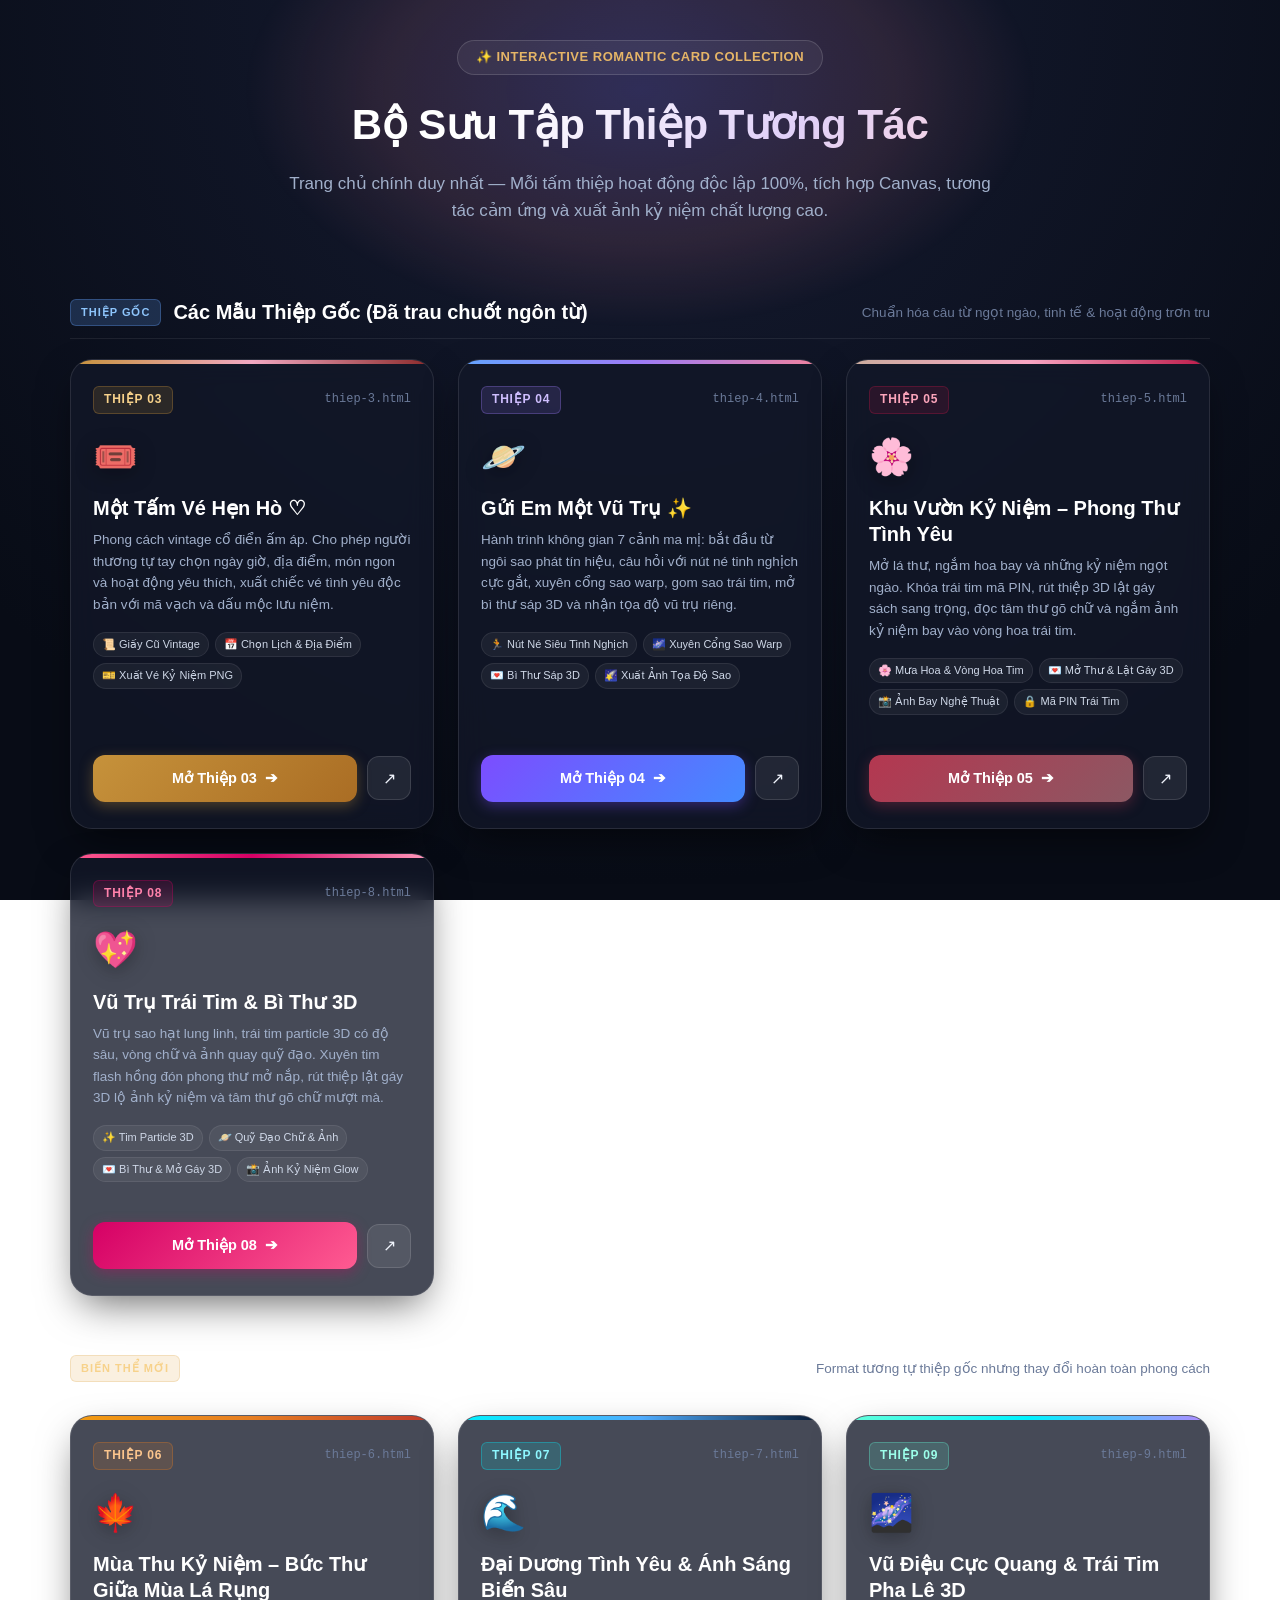
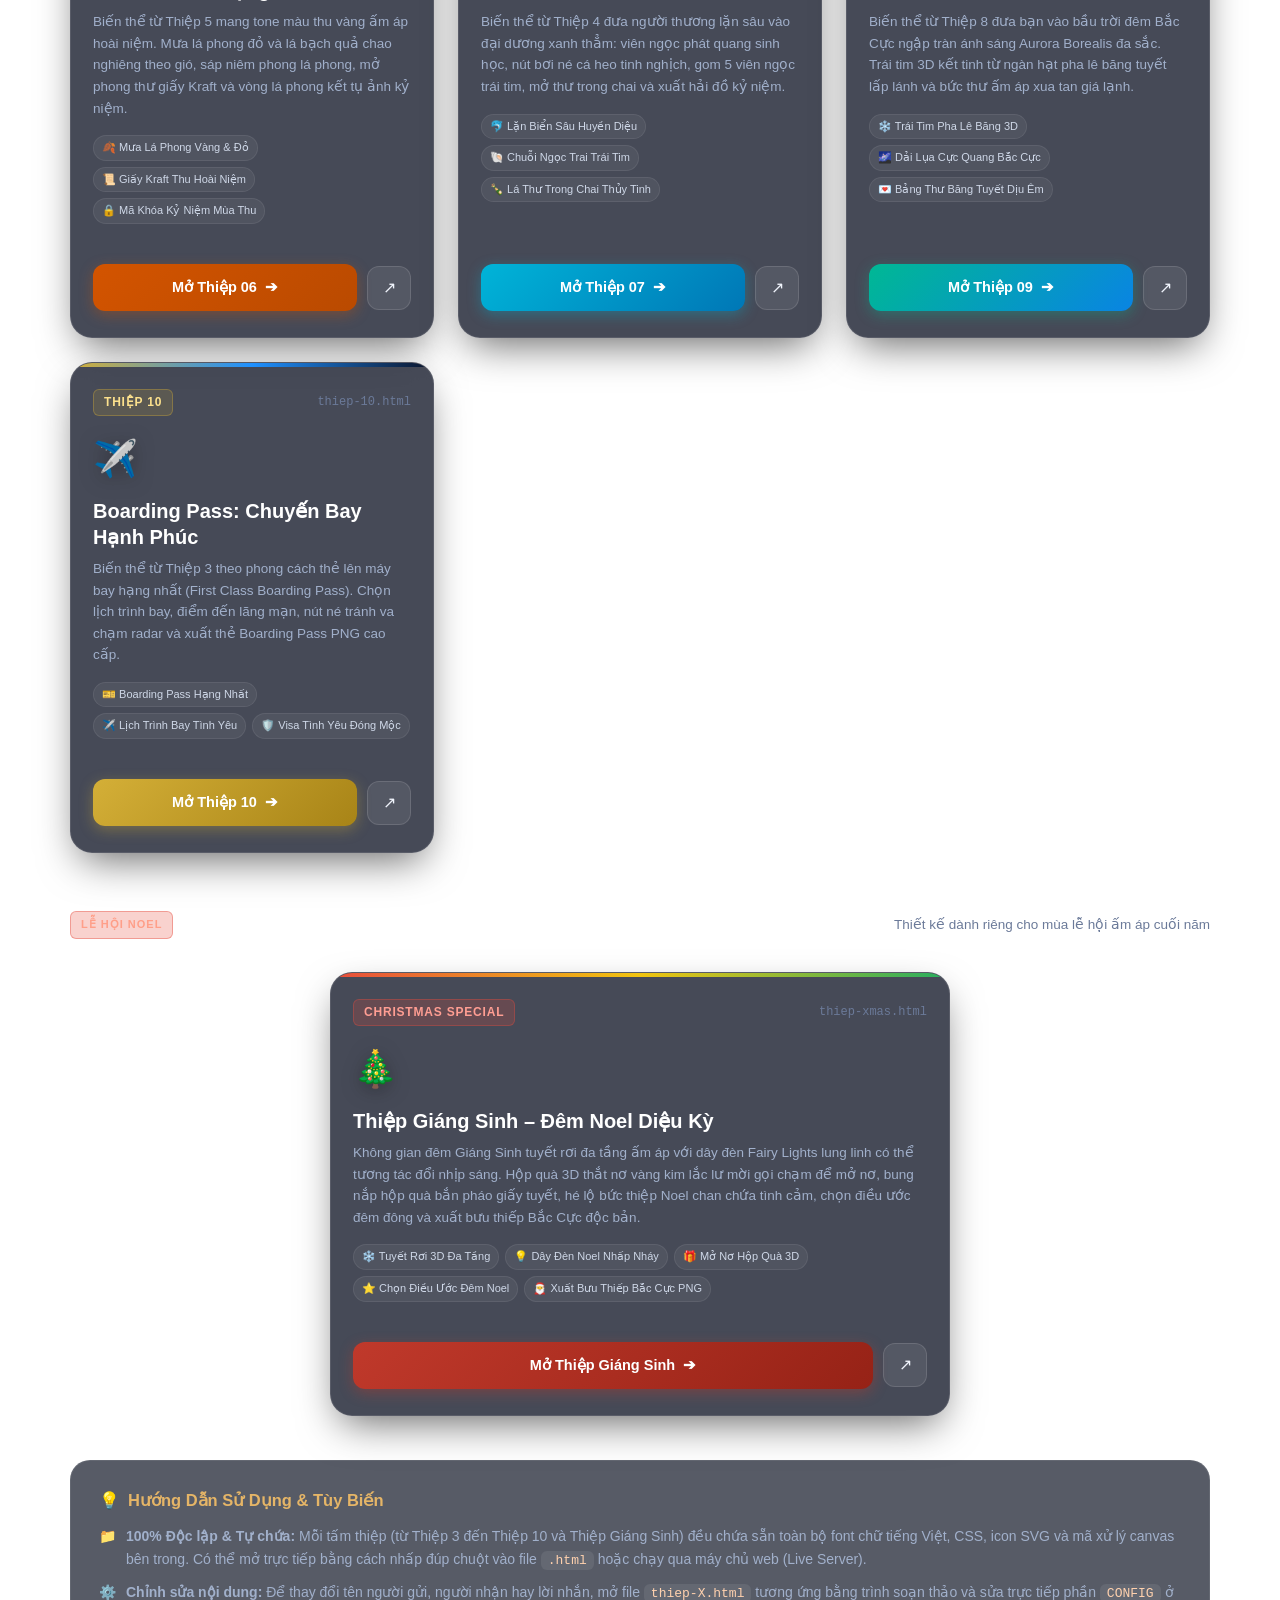
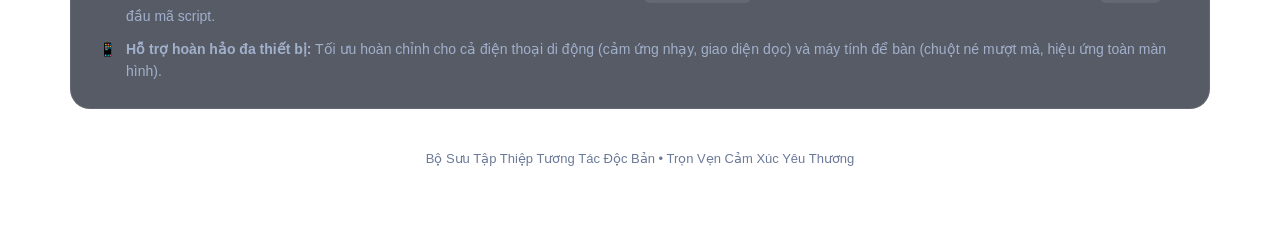
==== commit 776d93cd: "fix: thong nhat 1 trang chu index duy nhat, khoi phuc thiep 3 goc va dam bao mo thanh cong 100% tat " ====
--- a/index.html
+++ b/index.html
@@ -4,7 +4,7 @@
   <meta charset="UTF-8">
   <meta name="viewport" content="width=device-width, initial-scale=1.0, viewport-fit=cover">
   <meta name="theme-color" content="#0d111e">
-  <meta name="description" content="Bộ sưu tập thiệp tương tác lãng mạn & đa chủ đề — Hoàn thiện chuẩn ngôn từ, các bản biến thể độc đáo và phiên bản Giáng Sinh đặc biệt">
+  <meta name="description" content="Trang chủ bộ sưu tập thiệp tương tác độc bản — Thiệp 3, 4, 5, 6, 7, 8, 9, 10 &amp; Thiệp Giáng Sinh">
   <title>Bộ Sưu Tập Thiệp Tương Tác 💖✨</title>
 
   <style>
@@ -18,7 +18,7 @@
 
     :root {
       --bg-dark: #080c16;
-      --card-bg: rgba(18, 24, 40, 0.75);
+      --card-bg: rgba(18, 24, 40, 0.78);
       --card-border: rgba(255, 255, 255, 0.1);
       --text-main: #f0f4fc;
       --text-sub: #a1b0cb;
@@ -42,7 +42,7 @@
       display: flex;
       flex-direction: column;
       align-items: center;
-      padding: 40px 20px 70px;
+      padding: 40px 20px 80px;
       line-height: 1.6;
       -webkit-font-smoothing: antialiased;
     }
@@ -148,7 +148,7 @@
     .cards-grid {
       display: grid;
       grid-template-columns: repeat(auto-fill, minmax(320px, 1fr));
-      gap: 26px;
+      gap: 24px;
       width: 100%;
       margin-bottom: 20px;
     }
@@ -159,7 +159,7 @@
       background: var(--card-bg);
       border: 1px solid var(--card-border);
       border-radius: 22px;
-      padding: 28px 24px;
+      padding: 26px 22px;
       display: flex;
       flex-direction: column;
       justify-content: space-between;
@@ -187,13 +187,13 @@
     }
 
     .theme-thiep3::before { background: linear-gradient(90deg, #c6923b, #f1a8c1, #8a2828); }
-    .theme-thiep3b::before { background: linear-gradient(90deg, #d4af37, #1e90ff, #0b1329); }
     .theme-thiep4::before { background: linear-gradient(90deg, #63a4ff, #9d7cf7, #f1829d); }
-    .theme-thiep4b::before { background: linear-gradient(90deg, #00f2fe, #4facfe, #051833); }
     .theme-thiep5::before { background: linear-gradient(90deg, #c9ac9d, #f8a5c2, #bc1948); }
-    .theme-thiep5b::before { background: linear-gradient(90deg, #f39c12, #e67e22, #c0392b); }
+    .theme-thiep6::before { background: linear-gradient(90deg, #f39c12, #e67e22, #c0392b); }
+    .theme-thiep7::before { background: linear-gradient(90deg, #00f2fe, #4facfe, #051833); }
     .theme-thiep8::before { background: linear-gradient(90deg, #ff5b91, #d50065, #ff9dbc); }
-    .theme-thiep8b::before { background: linear-gradient(90deg, #64ffda, #00f2fe, #b388ff); }
+    .theme-thiep9::before { background: linear-gradient(90deg, #64ffda, #00f2fe, #b388ff); }
+    .theme-thiep10::before { background: linear-gradient(90deg, #d4af37, #1e90ff, #0b1329); }
     .theme-xmas::before { background: linear-gradient(90deg, #e74c3c, #f1c40f, #27ae60); }
 
     /* Card Top */
@@ -205,7 +205,7 @@
       display: flex;
       justify-content: space-between;
       align-items: center;
-      margin-bottom: 16px;
+      margin-bottom: 14px;
     }
 
     .card-number {
@@ -218,13 +218,13 @@
     }
 
     .theme-thiep3 .card-number { background: rgba(198, 146, 59, 0.15); color: #f7d28b; border: 1px solid rgba(198, 146, 59, 0.3); }
-    .theme-thiep3b .card-number { background: rgba(212, 175, 55, 0.15); color: #fce18d; border: 1px solid rgba(212, 175, 55, 0.35); }
     .theme-thiep4 .card-number { background: rgba(157, 124, 247, 0.15); color: #cfbeff; border: 1px solid rgba(157, 124, 247, 0.3); }
-    .theme-thiep4b .card-number { background: rgba(0, 242, 254, 0.15); color: #8ef7ff; border: 1px solid rgba(0, 242, 254, 0.3); }
     .theme-thiep5 .card-number { background: rgba(188, 25, 72, 0.15); color: #fca5bb; border: 1px solid rgba(188, 25, 72, 0.3); }
-    .theme-thiep5b .card-number { background: rgba(230, 126, 34, 0.15); color: #fbc58d; border: 1px solid rgba(230, 126, 34, 0.3); }
+    .theme-thiep6 .card-number { background: rgba(230, 126, 34, 0.15); color: #fbc58d; border: 1px solid rgba(230, 126, 34, 0.3); }
+    .theme-thiep7 .card-number { background: rgba(0, 242, 254, 0.15); color: #8ef7ff; border: 1px solid rgba(0, 242, 254, 0.3); }
     .theme-thiep8 .card-number { background: rgba(213, 0, 101, 0.15); color: #ff82ab; border: 1px solid rgba(213, 0, 101, 0.3); }
-    .theme-thiep8b .card-number { background: rgba(100, 255, 218, 0.15); color: #9cffea; border: 1px solid rgba(100, 255, 218, 0.3); }
+    .theme-thiep9 .card-number { background: rgba(100, 255, 218, 0.15); color: #9cffea; border: 1px solid rgba(100, 255, 218, 0.3); }
+    .theme-thiep10 .card-number { background: rgba(212, 175, 55, 0.15); color: #fce18d; border: 1px solid rgba(212, 175, 55, 0.35); }
     .theme-xmas .card-number { background: rgba(231, 76, 60, 0.2); color: #ff9e93; border: 1px solid rgba(231, 76, 60, 0.35); }
 
     .card-folder {
@@ -235,13 +235,13 @@
 
     .card-icon {
       font-size: 36px;
-      margin-bottom: 12px;
+      margin-bottom: 10px;
       display: inline-block;
       filter: drop-shadow(0 4px 10px rgba(0, 0, 0, 0.3));
     }
 
     .card-title {
-      font-size: 21px;
+      font-size: 20px;
       font-weight: 700;
       color: #ffffff;
       margin-bottom: 8px;
@@ -249,10 +249,10 @@
     }
 
     .card-desc {
-      font-size: 14px;
+      font-size: 13.5px;
       color: var(--text-sub);
       line-height: 1.6;
-      margin-bottom: 18px;
+      margin-bottom: 16px;
     }
 
     /* Feature Pills */
@@ -264,8 +264,8 @@
     }
 
     .pill {
-      font-size: 11.5px;
-      padding: 3px 9px;
+      font-size: 11px;
+      padding: 3px 8px;
       border-radius: 999px;
       background: rgba(255, 255, 255, 0.05);
       border: 1px solid rgba(255, 255, 255, 0.08);
@@ -286,7 +286,7 @@
       align-items: center;
       justify-content: center;
       gap: 8px;
-      padding: 12px 18px;
+      padding: 12px 16px;
       border-radius: 12px;
       font-size: 14.5px;
       font-weight: 600;
@@ -297,13 +297,13 @@
     }
 
     .theme-thiep3 .btn-launch { background: linear-gradient(135deg, #c6923b 0%, #aa6d24 100%); box-shadow: 0 4px 14px rgba(198, 146, 59, 0.35); }
-    .theme-thiep3b .btn-launch { background: linear-gradient(135deg, #d4af37 0%, #a88417 100%); box-shadow: 0 4px 14px rgba(212, 175, 55, 0.35); }
     .theme-thiep4 .btn-launch { background: linear-gradient(135deg, #7c4dff 0%, #448aff 100%); box-shadow: 0 4px 14px rgba(124, 77, 255, 0.35); }
-    .theme-thiep4b .btn-launch { background: linear-gradient(135deg, #00b4d8 0%, #0077b6 100%); box-shadow: 0 4px 14px rgba(0, 180, 216, 0.35); }
     .theme-thiep5 .btn-launch { background: linear-gradient(135deg, #b43750 0%, #8c5863 100%); box-shadow: 0 4px 14px rgba(180, 55, 80, 0.35); }
-    .theme-thiep5b .btn-launch { background: linear-gradient(135deg, #d35400 0%, #ba4a00 100%); box-shadow: 0 4px 14px rgba(211, 84, 0, 0.35); }
+    .theme-thiep6 .btn-launch { background: linear-gradient(135deg, #d35400 0%, #ba4a00 100%); box-shadow: 0 4px 14px rgba(211, 84, 0, 0.35); }
+    .theme-thiep7 .btn-launch { background: linear-gradient(135deg, #00b4d8 0%, #0077b6 100%); box-shadow: 0 4px 14px rgba(0, 180, 216, 0.35); }
     .theme-thiep8 .btn-launch { background: linear-gradient(135deg, #d50065 0%, #ff5b91 100%); box-shadow: 0 4px 14px rgba(213, 0, 101, 0.35); }
-    .theme-thiep8b .btn-launch { background: linear-gradient(135deg, #00b894 0%, #0984e3 100%); box-shadow: 0 4px 14px rgba(0, 184, 148, 0.35); }
+    .theme-thiep9 .btn-launch { background: linear-gradient(135deg, #00b894 0%, #0984e3 100%); box-shadow: 0 4px 14px rgba(0, 184, 148, 0.35); }
+    .theme-thiep10 .btn-launch { background: linear-gradient(135deg, #d4af37 0%, #a88417 100%); box-shadow: 0 4px 14px rgba(212, 175, 55, 0.35); }
     .theme-xmas .btn-launch { background: linear-gradient(135deg, #c0392b 0%, #962216 100%); box-shadow: 0 4px 14px rgba(192, 57, 43, 0.4); }
 
     .btn-launch:hover {
@@ -398,26 +398,26 @@
       <div class="badge-collection">✨ Interactive Romantic Card Collection</div>
       <h1>Bộ Sưu Tập Thiệp Tương Tác</h1>
       <p class="subtitle">
-        Mỗi tấm thiệp là một trải nghiệm nghệ thuật độc bản, hoạt động 100% độc lập, tích hợp công nghệ Canvas, tương tác cảm ứng và xuất ảnh kỷ niệm chất lượng cao.
+        Trang chủ chính duy nhất — Mỗi tấm thiệp hoạt động độc lập 100%, tích hợp Canvas, tương tác cảm ứng và xuất ảnh kỷ niệm chất lượng cao.
       </p>
     </header>
 
     <!-- ==============================================
-         GROUP 1: BỘ SƯU TẬP GỐC (ĐÃ HOÀN THIỆN)
+         GROUP 1: CÁC MẪU THIỆP GỐC
          ============================================== -->
     <div class="section-title-wrap">
-      <span class="section-badge badge-orig">Hoàn thiện</span>
-      <h2 class="section-title">Bộ Sưu Tập Gốc (Đã chuẩn hóa ngôn từ)</h2>
-      <span class="section-desc">4 mẫu thiệp gốc đã chỉnh sửa lời văn mượt mà &amp; tinh tế</span>
+      <span class="section-badge badge-orig">Thiệp gốc</span>
+      <h2 class="section-title">Các Mẫu Thiệp Gốc (Đã trau chuốt ngôn từ)</h2>
+      <span class="section-desc">Chuẩn hóa câu từ ngọt ngào, tinh tế &amp; hoạt động trơn tru</span>
     </div>
 
     <div class="cards-grid">
-      <!-- CARD 3 GỐC -->
+      <!-- THIỆP 03 -->
       <article class="card-item theme-thiep3">
         <div class="card-top">
           <div class="card-meta">
             <span class="card-number">Thiệp 03</span>
-            <span class="card-folder">thiep-3/index.html</span>
+            <span class="card-folder">thiep-3.html</span>
           </div>
           <div class="card-icon">🎟️</div>
           <h3 class="card-title">Một Tấm Vé Hẹn Hò ♡</h3>
@@ -425,26 +425,26 @@
             Phong cách vintage cổ điển ấm áp. Cho phép người thương tự tay chọn ngày giờ, địa điểm, món ngon và hoạt động yêu thích, xuất chiếc vé tình yêu độc bản với mã vạch và dấu mộc lưu niệm.
           </p>
           <div class="pills-list">
-            <span class="pill">📜 Tone Giấy Cũ Vintage</span>
+            <span class="pill">📜 Giấy Cũ Vintage</span>
             <span class="pill">📅 Chọn Lịch &amp; Địa Điểm</span>
             <span class="pill">🎫 Xuất Vé Kỷ Niệm PNG</span>
           </div>
         </div>
         <div class="card-actions">
-          <a href="./thiep-3/index.html" class="btn-launch">
-            <span>Mở Thiệp 3</span>
-            <span>➔</span>
-          </a>
-          <a href="./thiep-3/index.html" target="_blank" rel="noopener" class="btn-external" title="Mở trong tab mới">↗</a>
-        </div>
-      </article>
-
-      <!-- CARD 4 GỐC -->
+          <a href="./thiep-3.html" class="btn-launch">
+            <span>Mở Thiệp 03</span>
+            <span>➔</span>
+          </a>
+          <a href="./thiep-3.html" target="_blank" rel="noopener" class="btn-external" title="Mở trong tab mới">↗</a>
+        </div>
+      </article>
+
+      <!-- THIỆP 04 -->
       <article class="card-item theme-thiep4">
         <div class="card-top">
           <div class="card-meta">
             <span class="card-number">Thiệp 04</span>
-            <span class="card-folder">thiep-4/index.html</span>
+            <span class="card-folder">thiep-4.html</span>
           </div>
           <div class="card-icon">🪐</div>
           <h3 class="card-title">Gửi Em Một Vũ Trụ ✨</h3>
@@ -459,20 +459,20 @@
           </div>
         </div>
         <div class="card-actions">
-          <a href="./thiep-4/index.html" class="btn-launch">
-            <span>Mở Thiệp 4</span>
-            <span>➔</span>
-          </a>
-          <a href="./thiep-4/index.html" target="_blank" rel="noopener" class="btn-external" title="Mở trong tab mới">↗</a>
-        </div>
-      </article>
-
-      <!-- CARD 5 GỐC -->
+          <a href="./thiep-4.html" class="btn-launch">
+            <span>Mở Thiệp 04</span>
+            <span>➔</span>
+          </a>
+          <a href="./thiep-4.html" target="_blank" rel="noopener" class="btn-external" title="Mở trong tab mới">↗</a>
+        </div>
+      </article>
+
+      <!-- THIỆP 05 -->
       <article class="card-item theme-thiep5">
         <div class="card-top">
           <div class="card-meta">
             <span class="card-number">Thiệp 05</span>
-            <span class="card-folder">thiep-5/index.html</span>
+            <span class="card-folder">thiep-5.html</span>
           </div>
           <div class="card-icon">🌸</div>
           <h3 class="card-title">Khu Vườn Kỷ Niệm – Phong Thư Tình Yêu</h3>
@@ -487,20 +487,20 @@
           </div>
         </div>
         <div class="card-actions">
-          <a href="./thiep-5/index.html" class="btn-launch">
-            <span>Mở Thiệp 5</span>
-            <span>➔</span>
-          </a>
-          <a href="./thiep-5/index.html" target="_blank" rel="noopener" class="btn-external" title="Mở trong tab mới">↗</a>
-        </div>
-      </article>
-
-      <!-- CARD 8 GỐC -->
+          <a href="./thiep-5.html" class="btn-launch">
+            <span>Mở Thiệp 05</span>
+            <span>➔</span>
+          </a>
+          <a href="./thiep-5.html" target="_blank" rel="noopener" class="btn-external" title="Mở trong tab mới">↗</a>
+        </div>
+      </article>
+
+      <!-- THIỆP 08 -->
       <article class="card-item theme-thiep8">
         <div class="card-top">
           <div class="card-meta">
             <span class="card-number">Thiệp 08</span>
-            <span class="card-folder">thiep-8/index.html</span>
+            <span class="card-folder">thiep-8.html</span>
           </div>
           <div class="card-icon">💖</div>
           <h3 class="card-title">Vũ Trụ Trái Tim &amp; Bì Thư 3D</h3>
@@ -515,31 +515,112 @@
           </div>
         </div>
         <div class="card-actions">
-          <a href="./thiep-8/index.html" class="btn-launch">
-            <span>Mở Thiệp 8</span>
-            <span>➔</span>
-          </a>
-          <a href="./thiep-8/index.html" target="_blank" rel="noopener" class="btn-external" title="Mở trong tab mới">↗</a>
+          <a href="./thiep-8.html" class="btn-launch">
+            <span>Mở Thiệp 08</span>
+            <span>➔</span>
+          </a>
+          <a href="./thiep-8.html" target="_blank" rel="noopener" class="btn-external" title="Mở trong tab mới">↗</a>
         </div>
       </article>
     </div>
 
     <!-- ==============================================
-         GROUP 2: CÁC BẢN BIẾN THỂ MỚI (CHỦ ĐỀ ĐỘC ĐÁO)
+         GROUP 2: CÁC MẪU BIẾN THỂ CHỦ ĐỀ MỚI
          ============================================== -->
     <div class="section-title-wrap">
       <span class="section-badge badge-var">Biến thể mới</span>
       <h2 class="section-title">Các Bản Biến Thể Mới (Chủ Đề Độc Đáo)</h2>
-      <span class="section-desc">Format kế thừa tương tự nhưng đổi mới hoàn toàn chủ đề &amp; hiệu ứng</span>
+      <span class="section-desc">Format tương tự thiệp gốc nhưng thay đổi hoàn toàn phong cách</span>
     </div>
 
     <div class="cards-grid">
-      <!-- CARD 3B BIẾN THỂ -->
-      <article class="card-item theme-thiep3b">
-        <div class="card-top">
-          <div class="card-meta">
-            <span class="card-number">Thiệp 03B</span>
-            <span class="card-folder">thiep-3b/index.html</span>
+      <!-- THIỆP 06 (BIẾN THỂ TỪ THIỆP 5) -->
+      <article class="card-item theme-thiep6">
+        <div class="card-top">
+          <div class="card-meta">
+            <span class="card-number">Thiệp 06</span>
+            <span class="card-folder">thiep-6.html</span>
+          </div>
+          <div class="card-icon">🍁</div>
+          <h3 class="card-title">Mùa Thu Kỷ Niệm – Bức Thư Giữa Mùa Lá Rụng</h3>
+          <p class="card-desc">
+            Biến thể từ Thiệp 5 mang tone màu thu vàng ấm áp hoài niệm. Mưa lá phong đỏ và lá bạch quả chao nghiêng theo gió, sáp niêm phong lá phong, mở phong thư giấy Kraft và vòng lá phong kết tụ ảnh kỷ niệm.
+          </p>
+          <div class="pills-list">
+            <span class="pill">🍂 Mưa Lá Phong Vàng &amp; Đỏ</span>
+            <span class="pill">📜 Giấy Kraft Thu Hoài Niệm</span>
+            <span class="pill">🔒 Mã Khóa Kỷ Niệm Mùa Thu</span>
+          </div>
+        </div>
+        <div class="card-actions">
+          <a href="./thiep-6.html" class="btn-launch">
+            <span>Mở Thiệp 06</span>
+            <span>➔</span>
+          </a>
+          <a href="./thiep-6.html" target="_blank" rel="noopener" class="btn-external" title="Mở trong tab mới">↗</a>
+        </div>
+      </article>
+
+      <!-- THIỆP 07 (BIẾN THỂ TỪ THIỆP 4) -->
+      <article class="card-item theme-thiep7">
+        <div class="card-top">
+          <div class="card-meta">
+            <span class="card-number">Thiệp 07</span>
+            <span class="card-folder">thiep-7.html</span>
+          </div>
+          <div class="card-icon">🌊</div>
+          <h3 class="card-title">Đại Dương Tình Yêu &amp; Ánh Sáng Biển Sâu</h3>
+          <p class="card-desc">
+            Biến thể từ Thiệp 4 đưa người thương lặn sâu vào đại dương xanh thẳm: viên ngọc phát quang sinh học, nút bơi né cá heo tinh nghịch, gom 5 viên ngọc trái tim, mở thư trong chai và xuất hải đồ kỷ niệm.
+          </p>
+          <div class="pills-list">
+            <span class="pill">🐬 Lặn Biển Sâu Huyền Diệu</span>
+            <span class="pill">🐚 Chuỗi Ngọc Trai Trái Tim</span>
+            <span class="pill">🍾 Lá Thư Trong Chai Thủy Tinh</span>
+          </div>
+        </div>
+        <div class="card-actions">
+          <a href="./thiep-7.html" class="btn-launch">
+            <span>Mở Thiệp 07</span>
+            <span>➔</span>
+          </a>
+          <a href="./thiep-7.html" target="_blank" rel="noopener" class="btn-external" title="Mở trong tab mới">↗</a>
+        </div>
+      </article>
+
+      <!-- THIỆP 09 (BIẾN THỂ TỪ THIỆP 8) -->
+      <article class="card-item theme-thiep9">
+        <div class="card-top">
+          <div class="card-meta">
+            <span class="card-number">Thiệp 09</span>
+            <span class="card-folder">thiep-9.html</span>
+          </div>
+          <div class="card-icon">🌌</div>
+          <h3 class="card-title">Vũ Điệu Cực Quang &amp; Trái Tim Pha Lê 3D</h3>
+          <p class="card-desc">
+            Biến thể từ Thiệp 8 đưa bạn vào bầu trời đêm Bắc Cực ngập tràn ánh sáng Aurora Borealis đa sắc. Trái tim 3D kết tinh từ ngàn hạt pha lê băng tuyết lấp lánh và bức thư ấm áp xua tan giá lạnh.
+          </p>
+          <div class="pills-list">
+            <span class="pill">❄️ Trái Tim Pha Lê Băng 3D</span>
+            <span class="pill">🌌 Dải Lụa Cực Quang Bắc Cực</span>
+            <span class="pill">💌 Bảng Thư Băng Tuyết Dịu Êm</span>
+          </div>
+        </div>
+        <div class="card-actions">
+          <a href="./thiep-9.html" class="btn-launch">
+            <span>Mở Thiệp 09</span>
+            <span>➔</span>
+          </a>
+          <a href="./thiep-9.html" target="_blank" rel="noopener" class="btn-external" title="Mở trong tab mới">↗</a>
+        </div>
+      </article>
+
+      <!-- THIỆP 10 (BIẾN THỂ TỪ THIỆP 3) -->
+      <article class="card-item theme-thiep10">
+        <div class="card-top">
+          <div class="card-meta">
+            <span class="card-number">Thiệp 10</span>
+            <span class="card-folder">thiep-10.html</span>
           </div>
           <div class="card-icon">✈️</div>
           <h3 class="card-title">Boarding Pass: Chuyến Bay Hạnh Phúc</h3>
@@ -553,92 +634,11 @@
           </div>
         </div>
         <div class="card-actions">
-          <a href="./thiep-3b/index.html" class="btn-launch">
-            <span>Mở Thiệp 3B</span>
-            <span>➔</span>
-          </a>
-          <a href="./thiep-3b/index.html" target="_blank" rel="noopener" class="btn-external" title="Mở trong tab mới">↗</a>
-        </div>
-      </article>
-
-      <!-- CARD 4B BIẾN THỂ -->
-      <article class="card-item theme-thiep4b">
-        <div class="card-top">
-          <div class="card-meta">
-            <span class="card-number">Thiệp 04B</span>
-            <span class="card-folder">thiep-4b/index.html</span>
-          </div>
-          <div class="card-icon">🌊</div>
-          <h3 class="card-title">Đại Dương Tình Yêu &amp; Ánh Sáng Biển Sâu</h3>
-          <p class="card-desc">
-            Biến thể từ Thiệp 4 đưa người thương lặn sâu vào đại dương xanh thẳm: viên ngọc phát quang sinh học, nút bơi né cá heo tinh nghịch, gom 5 viên ngọc trái tim, mở thư trong chai và xuất hải đồ kỷ niệm.
-          </p>
-          <div class="pills-list">
-            <span class="pill">🐬 Lặn Biển Sâu Huyền Diệu</span>
-            <span class="pill">🐚 Chuỗi Ngọc Trai Trái Tim</span>
-            <span class="pill">🍾 Lá Thư Trong Chai Thủy Tinh</span>
-          </div>
-        </div>
-        <div class="card-actions">
-          <a href="./thiep-4b/index.html" class="btn-launch">
-            <span>Mở Thiệp 4B</span>
-            <span>➔</span>
-          </a>
-          <a href="./thiep-4b/index.html" target="_blank" rel="noopener" class="btn-external" title="Mở trong tab mới">↗</a>
-        </div>
-      </article>
-
-      <!-- CARD 5B BIẾN THỂ -->
-      <article class="card-item theme-thiep5b">
-        <div class="card-top">
-          <div class="card-meta">
-            <span class="card-number">Thiệp 05B</span>
-            <span class="card-folder">thiep-5b/index.html</span>
-          </div>
-          <div class="card-icon">🍁</div>
-          <h3 class="card-title">Mùa Thu Kỷ Niệm – Bức Thư Giữa Mùa Lá Rụng</h3>
-          <p class="card-desc">
-            Biến thể từ Thiệp 5 mang tone màu thu vàng ấm áp hoài niệm. Mưa lá phong đỏ và lá bạch quả chao nghiêng theo gió, sáp niêm phong lá phong, mở phong thư giấy Kraft và vòng lá phong kết tụ ảnh kỷ niệm.
-          </p>
-          <div class="pills-list">
-            <span class="pill">🍂 Mưa Lá Phong Vàng &amp; Đỏ</span>
-            <span class="pill">📜 Giấy Kraft Thu Hoài Niệm</span>
-            <span class="pill">🔒 Mã Khóa Kỷ Niệm Mùa Thu</span>
-          </div>
-        </div>
-        <div class="card-actions">
-          <a href="./thiep-5b/index.html" class="btn-launch">
-            <span>Mở Thiệp 5B</span>
-            <span>➔</span>
-          </a>
-          <a href="./thiep-5b/index.html" target="_blank" rel="noopener" class="btn-external" title="Mở trong tab mới">↗</a>
-        </div>
-      </article>
-
-      <!-- CARD 8B BIẾN THỂ -->
-      <article class="card-item theme-thiep8b">
-        <div class="card-top">
-          <div class="card-meta">
-            <span class="card-number">Thiệp 08B</span>
-            <span class="card-folder">thiep-8b/index.html</span>
-          </div>
-          <div class="card-icon">🌌</div>
-          <h3 class="card-title">Vũ Điệu Cực Quang &amp; Trái Tim Pha Lê 3D</h3>
-          <p class="card-desc">
-            Biến thể từ Thiệp 8 đưa bạn vào bầu trời đêm Bắc Cực ngập tràn ánh sáng Aurora Borealis đa sắc. Trái tim 3D kết tinh từ ngàn hạt pha lê băng tuyết lấp lánh và bức thư ấm áp xua tan giá lạnh.
-          </p>
-          <div class="pills-list">
-            <span class="pill">❄️ Trái Tim Pha Lê Băng 3D</span>
-            <span class="pill">🌌 Dải Lụa Cực Quang Bắc Cực</span>
-            <span class="pill">💌 Bảng Thư Băng Tuyết Dịu Êm</span>
-          </div>
-        </div>
-        <div class="card-actions">
-          <a href="./thiep-8b/index.html" class="btn-launch">
-            <span>Mở Thiệp 8B</span>
-            <span>➔</span>
-          </a>
-          <a href="./thiep-8b/index.html" target="_blank" rel="noopener" class="btn-external" title="Mở trong tab mới">↗</a>
+          <a href="./thiep-10.html" class="btn-launch">
+            <span>Mở Thiệp 10</span>
+            <span>➔</span>
+          </a>
+          <a href="./thiep-10.html" target="_blank" rel="noopener" class="btn-external" title="Mở trong tab mới">↗</a>
         </div>
       </article>
     </div>
@@ -658,7 +658,7 @@
         <div class="card-top">
           <div class="card-meta">
             <span class="card-number">Christmas Special</span>
-            <span class="card-folder">thiep-xmas/index.html</span>
+            <span class="card-folder">thiep-xmas.html</span>
           </div>
           <div class="card-icon">🎄</div>
           <h3 class="card-title">Thiệp Giáng Sinh – Đêm Noel Diệu Kỳ</h3>
@@ -674,11 +674,11 @@
           </div>
         </div>
         <div class="card-actions">
-          <a href="./thiep-xmas/index.html" class="btn-launch">
+          <a href="./thiep-xmas.html" class="btn-launch">
             <span>Mở Thiệp Giáng Sinh</span>
             <span>➔</span>
           </a>
-          <a href="./thiep-xmas/index.html" target="_blank" rel="noopener" class="btn-external" title="Mở trong tab mới">↗</a>
+          <a href="./thiep-xmas.html" target="_blank" rel="noopener" class="btn-external" title="Mở trong tab mới">↗</a>
         </div>
       </article>
     </div>
@@ -686,20 +686,20 @@
     <!-- GUIDE BOX -->
     <section class="guide-box">
       <h3 class="guide-title">
-        <span>💡</span> Cấu trúc bộ sưu tập &amp; Hướng dẫn tùy biến
+        <span>💡</span> Hướng Dẫn Sử Dụng &amp; Tùy Biến
       </h3>
       <ul class="guide-list">
         <li>
           <span>📁</span>
-          <span><strong>100% Độc lập &amp; Tự chứa:</strong> Mỗi tấm thiệp là một ứng dụng web độc lập hoàn toàn (CSS, JS, Fonts, Canvas, SVG đều nhúng sẵn bên trong), hoạt động không cần server hay kết nối internet.</span>
+          <span><strong>100% Độc lập &amp; Tự chứa:</strong> Mỗi tấm thiệp (từ Thiệp 3 đến Thiệp 10 và Thiệp Giáng Sinh) đều chứa sẵn toàn bộ font chữ tiếng Việt, CSS, icon SVG và mã xử lý canvas bên trong. Có thể mở trực tiếp bằng cách nhấp đúp chuột vào file <code>.html</code> hoặc chạy qua máy chủ web (Live Server).</span>
         </li>
         <li>
           <span>⚙️</span>
-          <span><strong>Tùy biến dễ dàng:</strong> Mở trực tiếp file <code>index.html</code> bên trong từng thư mục thiệp và chỉnh sửa biến <code>CONFIG</code> ở đầu file (tên người gửi, người nhận, lời chúc, ảnh cá nhân...).</span>
+          <span><strong>Chỉnh sửa nội dung:</strong> Để thay đổi tên người gửi, người nhận hay lời nhắn, mở file <code>thiep-X.html</code> tương ứng bằng trình soạn thảo và sửa trực tiếp phần <code>CONFIG</code> ở đầu mã script.</span>
         </li>
         <li>
           <span>📱</span>
-          <span><strong>Tối ưu cảm ứng di động &amp; PC:</strong> Hỗ trợ hoàn hảo mọi kích thước màn hình từ điện thoại thông minh (iPhone, Android) đến máy tính bảng và màn hình máy tính để bàn.</span>
+          <span><strong>Hỗ trợ hoàn hảo đa thiết bị:</strong> Tối ưu hoàn chỉnh cho cả điện thoại di động (cảm ứng nhạy, giao diện dọc) và máy tính để bàn (chuột né mượt mà, hiệu ứng toàn màn hình).</span>
         </li>
       </ul>
     </section>
